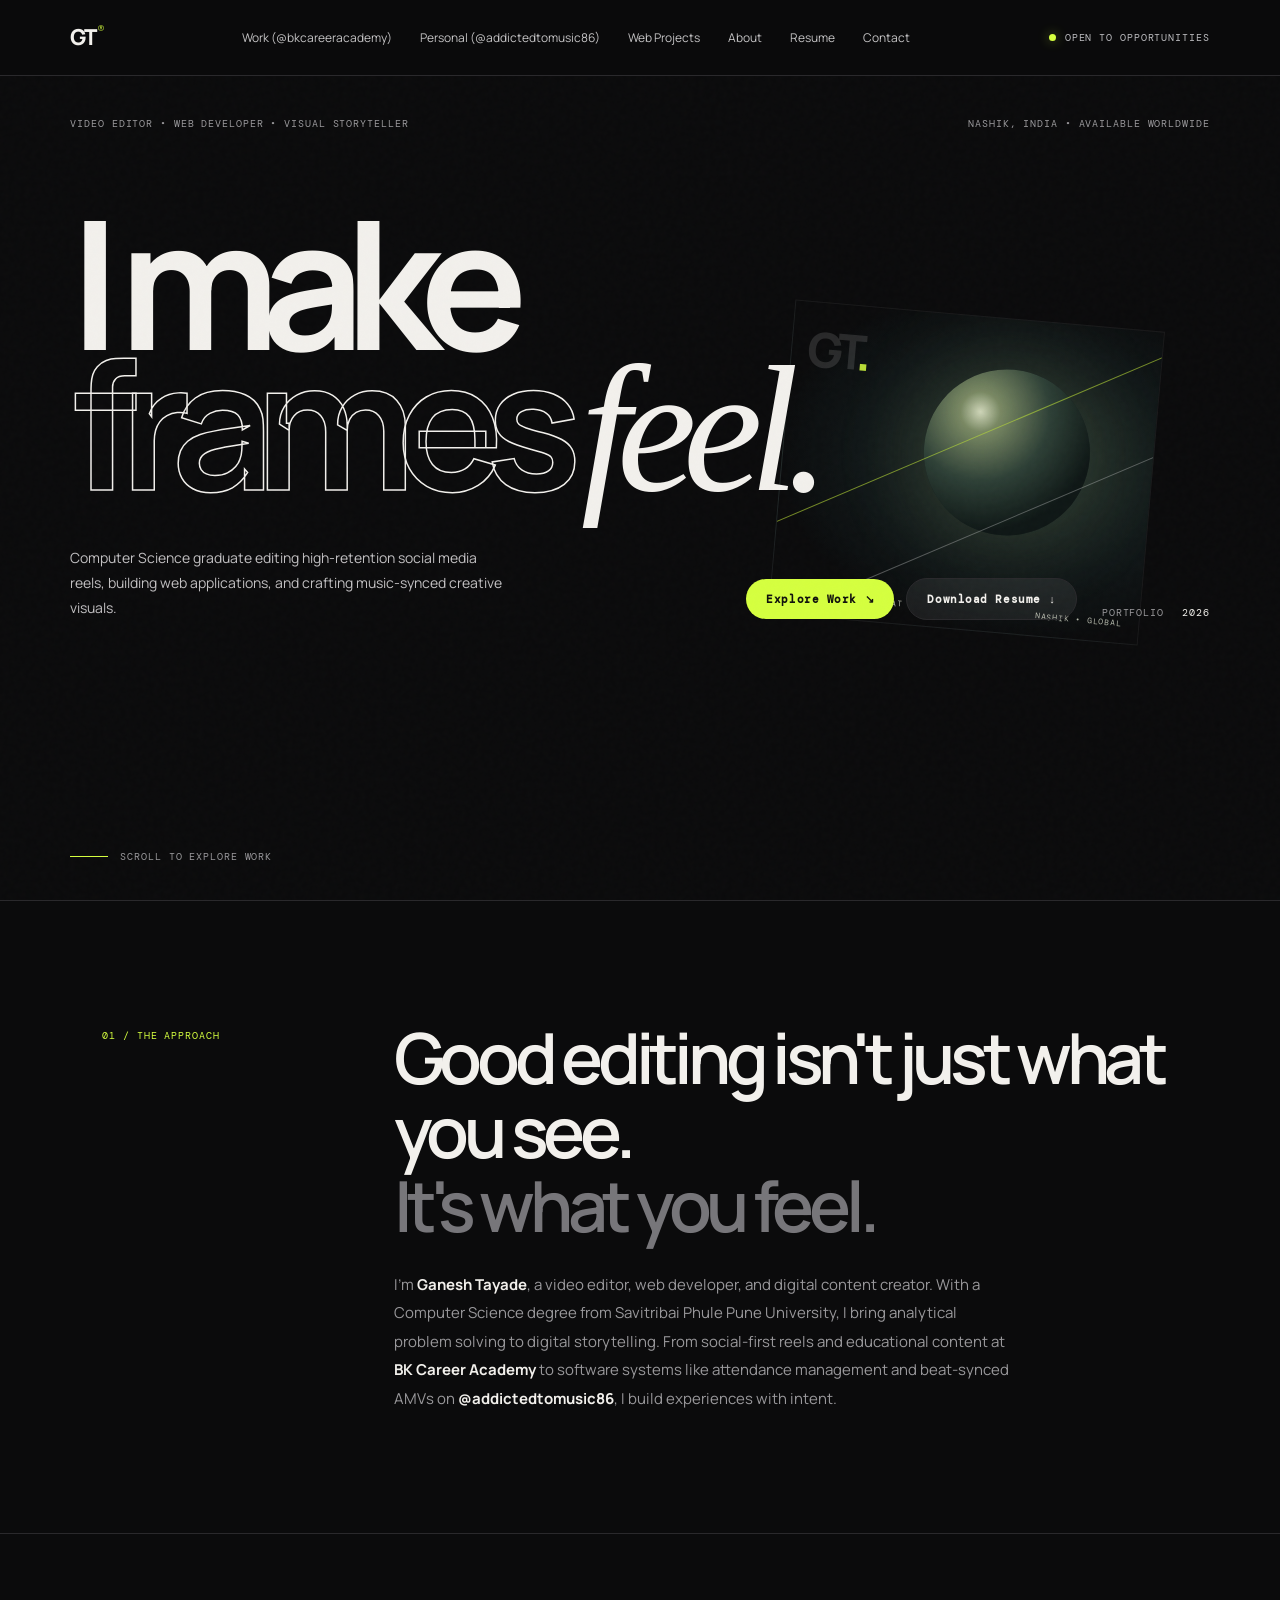
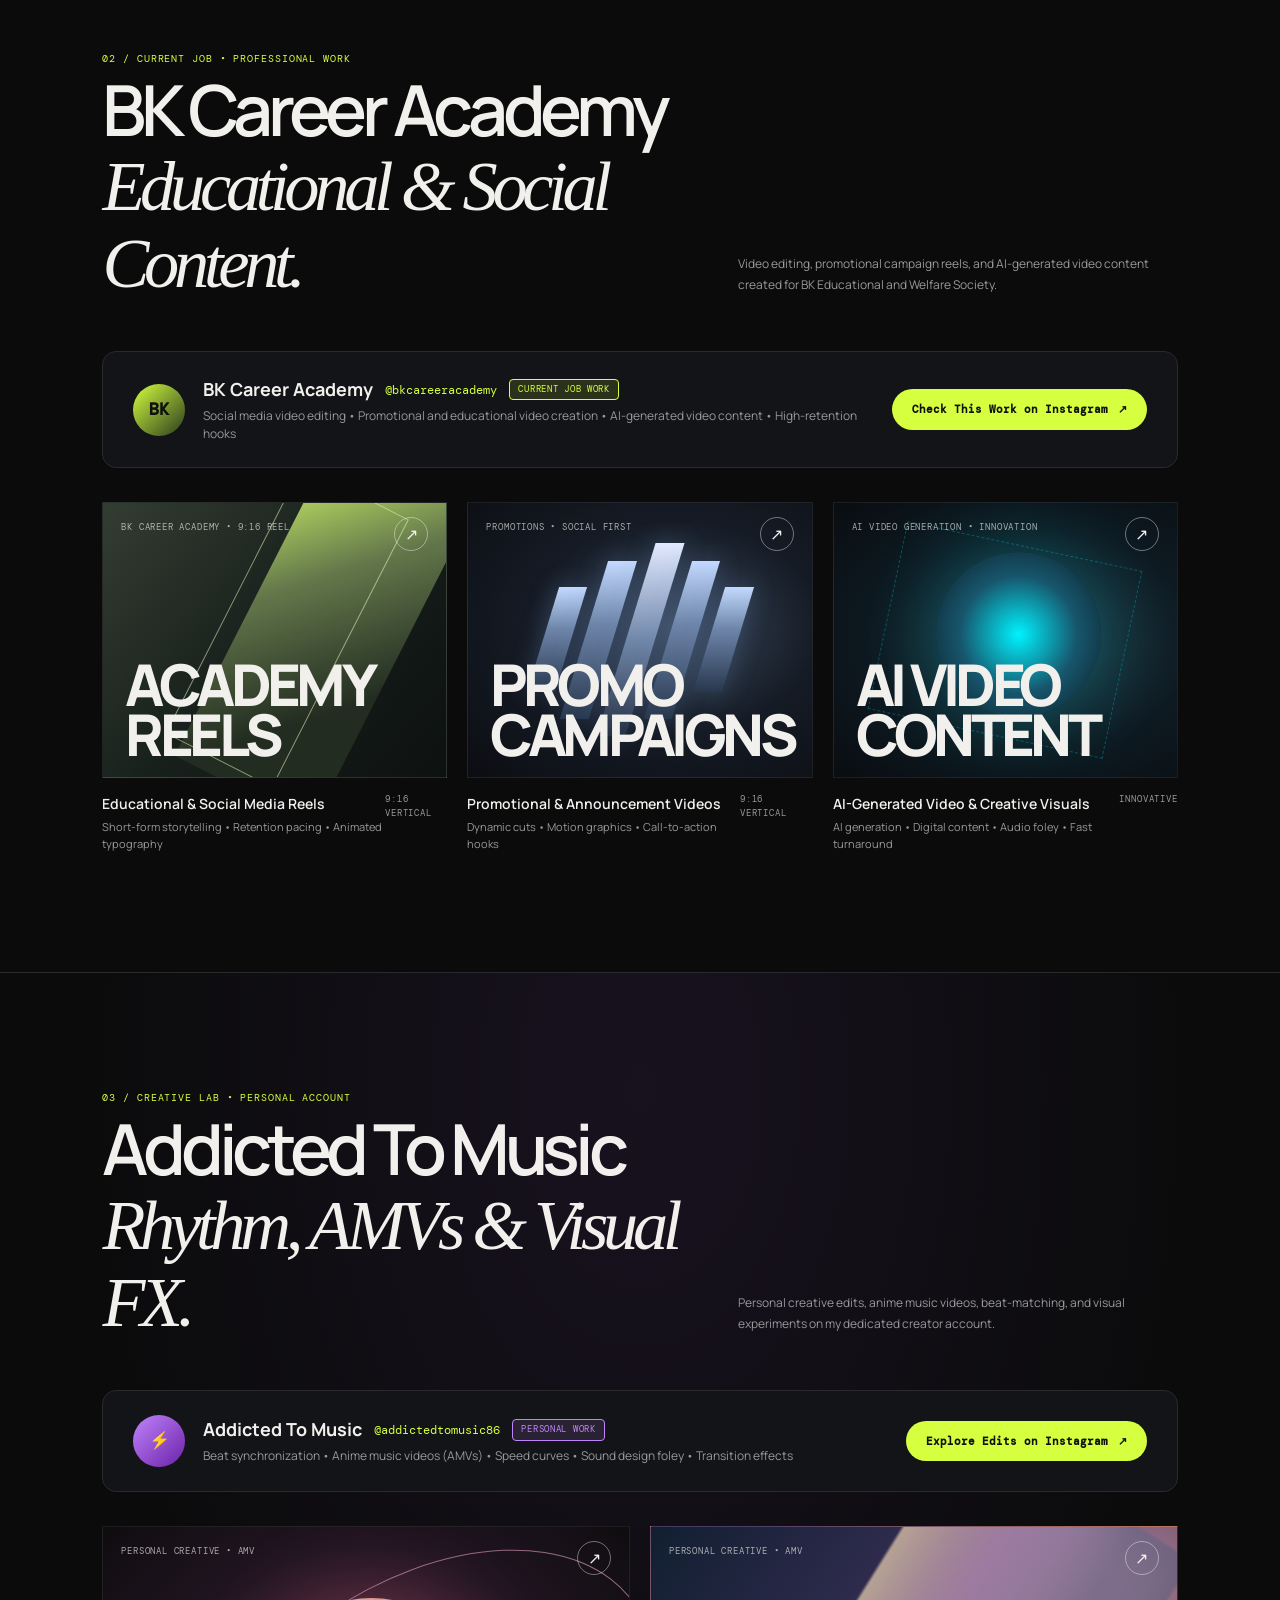
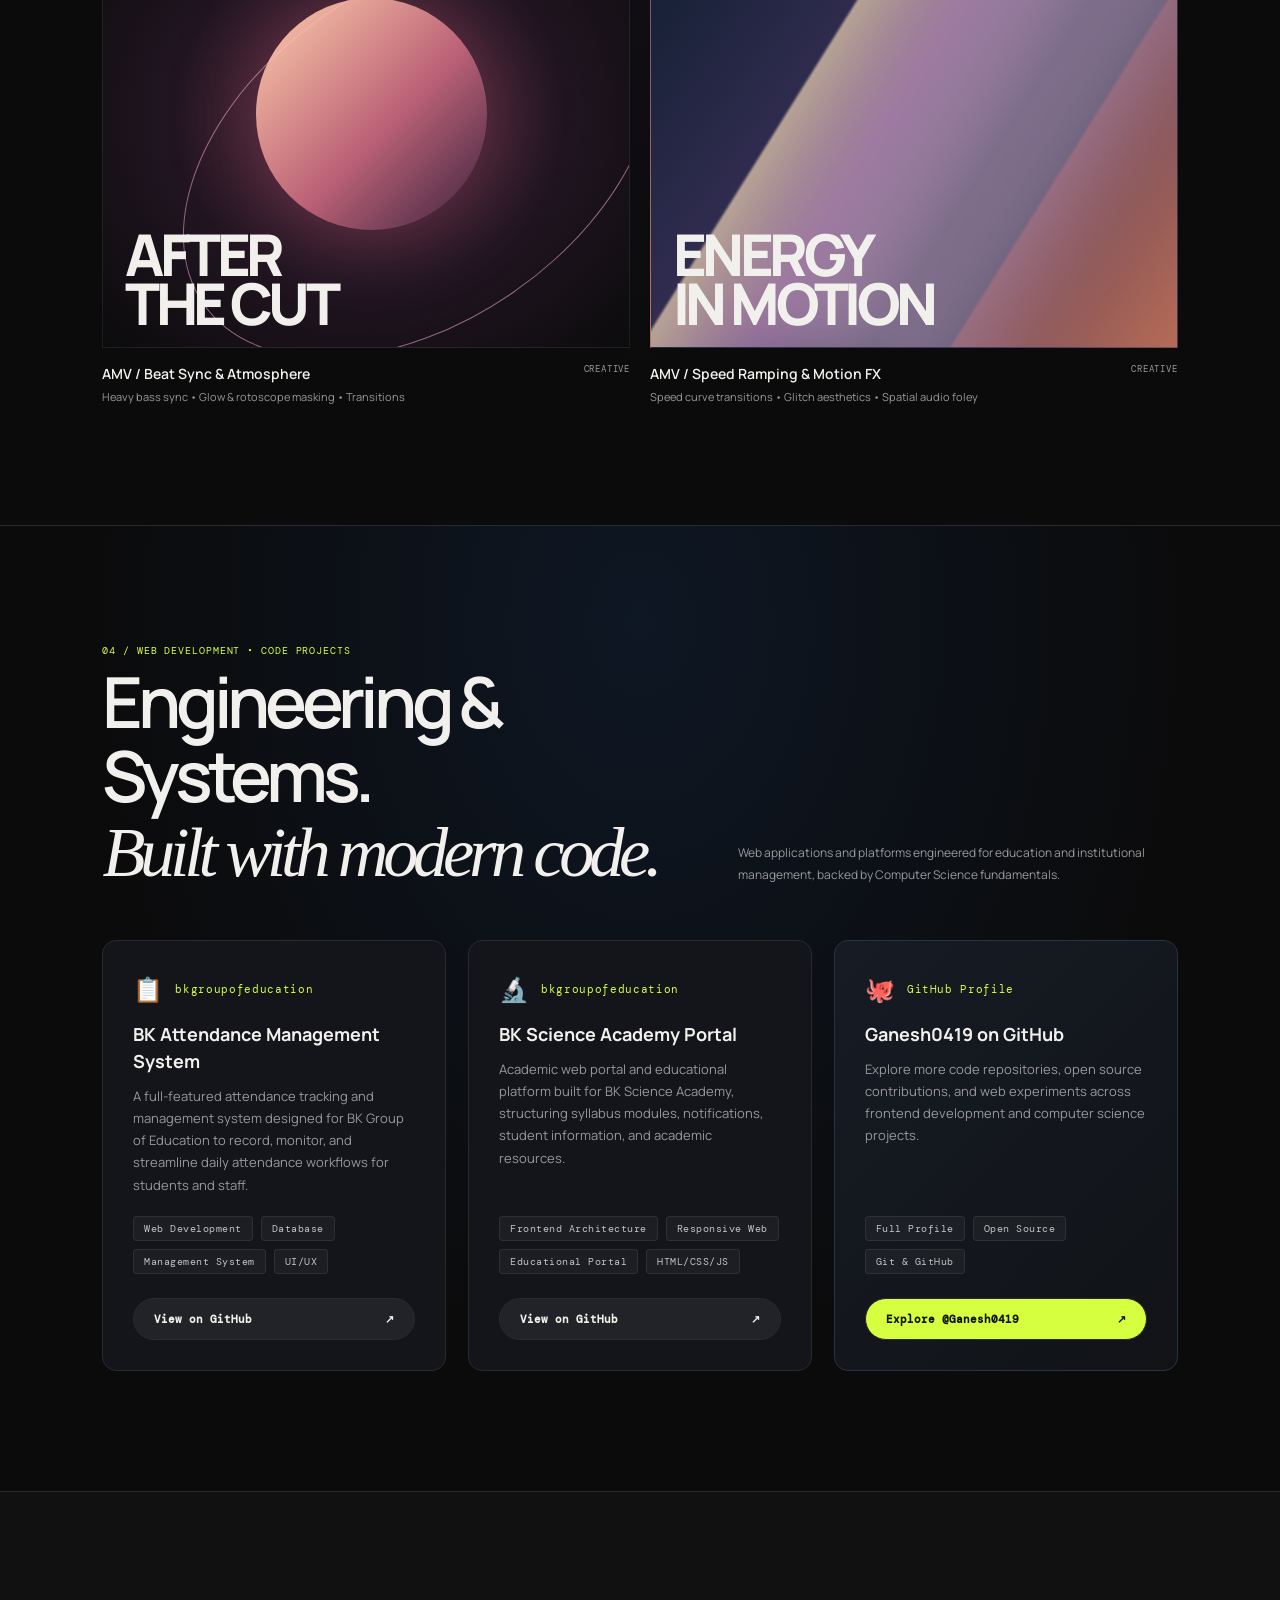
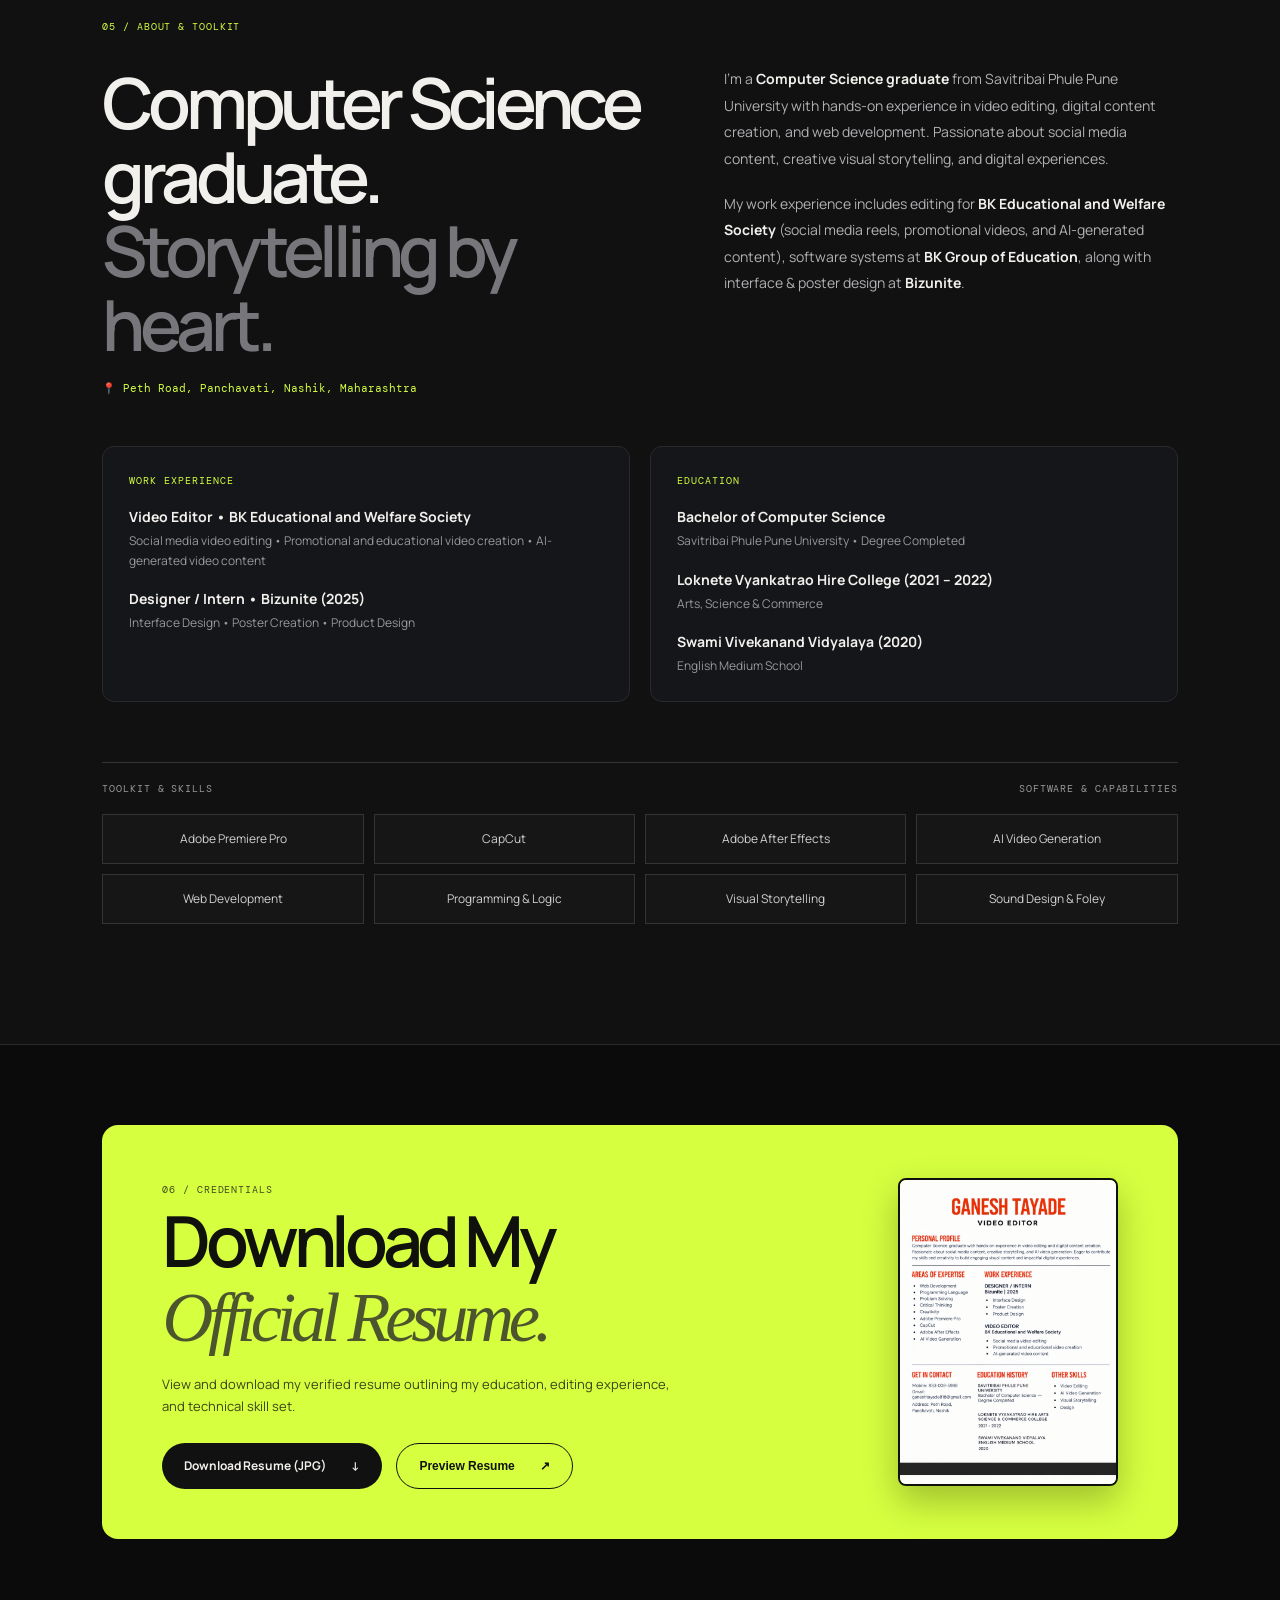
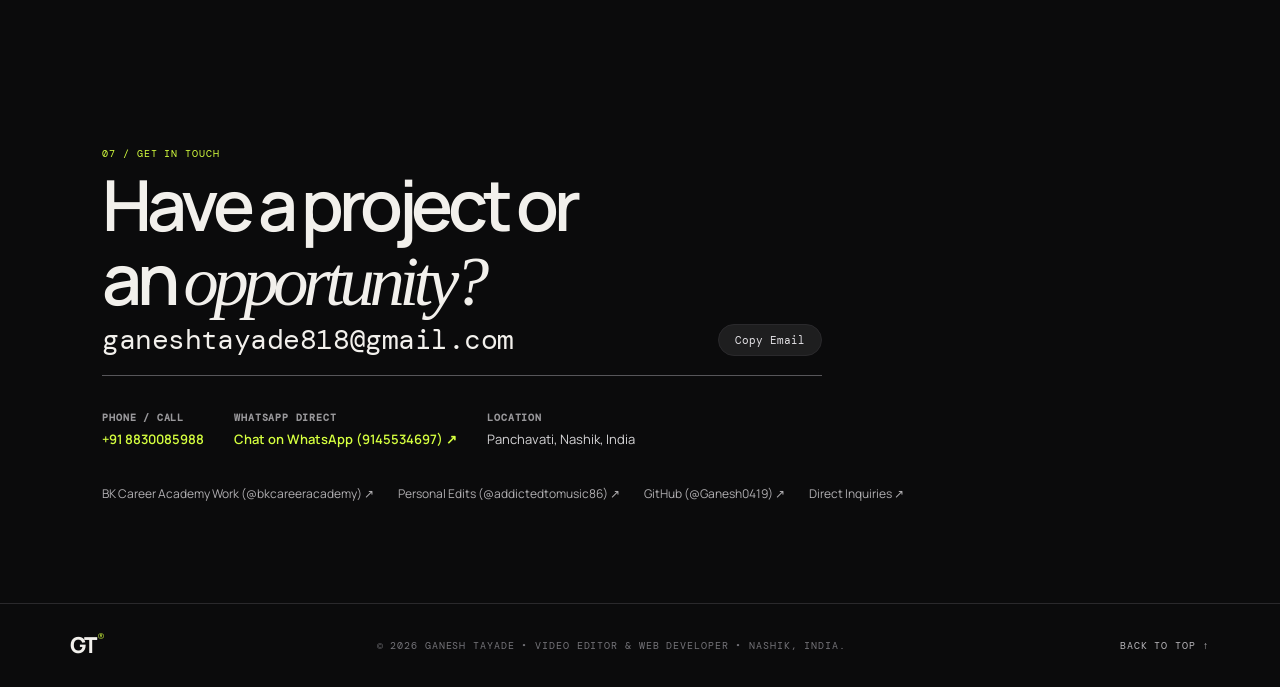
==== index.html @ a53addbf "Initial commit: Ganesh Tayade Video Editor & Web Developer Portfolio" ====
<!doctype html>
<html lang="en">
<head>
  <meta charset="utf-8">
  <meta name="viewport" content="width=device-width, initial-scale=1">
  <meta name="theme-color" content="#0b0b0c">
  <meta name="description" content="Portfolio of Ganesh Tayade — Video Editor, Digital Content Creator & Computer Science Graduate.">
  <title>Ganesh Tayade — Video Editor & Web Developer</title>
  <link rel="preconnect" href="https://fonts.googleapis.com">
  <link rel="preconnect" href="https://fonts.gstatic.com" crossorigin>
  <link href="https://fonts.googleapis.com/css2?family=DM+Mono:ital,wght@0,400;0,500;1,400&family=Manrope:wght@400;500;600;700;800&display=swap" rel="stylesheet">
  <link rel="stylesheet" href="style.css">
</head>
<body>
  <div class="grain" aria-hidden="true"></div>

  <!-- Header Navigation -->
  <header class="topbar">
    <a class="wordmark" href="#top" aria-label="Ganesh Tayade home">GT<span>®</span></a>
    <nav aria-label="Main navigation">
      <a href="#work-professional">Work (@bkcareeracademy)</a>
      <a href="#work-personal">Personal (@addictedtomusic86)</a>
      <a href="#work-webdev">Web Projects</a>
      <a href="#about">About</a>
      <a href="#resume">Resume</a>
      <a href="#contact">Contact</a>
    </nav>
    <a class="availability" href="#contact"><span></span> OPEN TO OPPORTUNITIES</a>
  </header>

  <main id="top">
    <!-- Hero Section -->
    <section class="hero">
      <div class="hero-meta">
        <span>VIDEO EDITOR &bull; WEB DEVELOPER &bull; VISUAL STORYTELLER</span>
        <span>NASHIK, INDIA &bull; AVAILABLE WORLDWIDE</span>
      </div>

      <h1>I make<br><span class="outline">frames</span> <em>feel.</em></h1>

      <div class="hero-bottom">
        <p>Computer Science graduate editing high-retention social media reels, building web applications, and crafting music-synced creative visuals.</p>
        <div class="hero-cta-group">
          <a class="hero-pill-btn" href="#work-professional">
            <span>Explore Work</span>
            <span class="btn-arrow">↘</span>
          </a>
          <a class="hero-pill-btn hero-pill-secondary" href="assets/Ganesh_Tayade_Resume.jpg" download="Ganesh_Tayade_Resume.jpg">
            <span>Download Resume</span>
            <span class="btn-arrow">↓</span>
          </a>
        </div>
        <div class="hero-index"><span>PORTFOLIO</span><strong>2026</strong></div>
      </div>

      <div class="hero-art" aria-label="Cinematic editing timeline visual artwork">
        <div class="art-orb"></div>
        <div class="art-line line-one"></div>
        <div class="art-line line-two"></div>
        <div class="art-label">
          <span>EDIT / CODE / REPEAT</span>
          <span>NASHIK &bull; GLOBAL</span>
        </div>
        <div class="art-number">GT<span>.</span></div>
      </div>

      <div class="scroll-note"><span class="scroll-line"></span> SCROLL TO EXPLORE WORK</div>
    </section>

    <!-- 01 / The Approach -->
    <section class="intro section-pad">
      <p class="eyebrow">01 / THE APPROACH</p>
      <div class="intro-copy">
        <h2>Good editing isn't just what you see.<br><span>It's what you feel.</span></h2>
        <p>I’m <strong>Ganesh Tayade</strong>, a video editor, web developer, and digital content creator. With a Computer Science degree from Savitribai Phule Pune University, I bring analytical problem solving to digital storytelling. From social-first reels and educational content at <strong>BK Career Academy</strong> to software systems like attendance management and beat-synced AMVs on <strong>@addictedtomusic86</strong>, I build experiences with intent.</p>
      </div>
    </section>

    <!-- 02 / Professional Work (Current Job: BK Career Academy) -->
    <section id="work-professional" class="work section-pad">
      <div class="section-heading">
        <div>
          <p class="eyebrow">02 / CURRENT JOB &bull; PROFESSIONAL WORK</p>
          <h2>BK Career Academy<br><em>Educational & Social Content.</em></h2>
        </div>
        <p class="heading-note">Video editing, promotional campaign reels, and AI-generated video content created for BK Educational and Welfare Society.</p>
      </div>

      <!-- Instagram Channel Banner -->
      <div class="insta-channel-card">
        <div class="channel-info">
          <div class="channel-avatar">BK</div>
          <div class="channel-text">
            <div class="channel-name-row">
              <h3>BK Career Academy</h3>
              <span class="channel-handle">@bkcareeracademy</span>
              <span class="channel-badge">CURRENT JOB WORK</span>
            </div>
            <p>Social media video editing &bull; Promotional and educational video creation &bull; AI-generated video content &bull; High-retention hooks</p>
          </div>
        </div>
        <a class="insta-visit-btn" href="https://www.instagram.com/bkcareeracademy/?utm_source=ig_web_button_share_sheet" target="_blank" rel="noreferrer">
          <span>Check This Work on Instagram</span>
          <span class="btn-arrow">↗</span>
        </a>
      </div>

      <!-- Professional Project Grid -->
      <div class="project-grid">
        <article class="project project-large">
          <a class="project-visual visual-business" href="https://www.instagram.com/bkcareeracademy/?utm_source=ig_web_button_share_sheet" target="_blank" rel="noreferrer" aria-label="Visit BK Career Academy Educational Reel on Instagram">
            <div class="visual-shape shape-a"></div>
            <div class="visual-shape shape-b"></div>
            <span class="visual-tag">BK CAREER ACADEMY &bull; 9:16 REEL</span>
            <span class="play">↗</span>
            <span class="visual-title">ACADEMY<br>REELS</span>
            <span class="visit-overlay">WATCH ON INSTAGRAM ↗</span>
          </a>
          <div class="project-info">
            <div>
              <h4>Educational & Social Media Reels</h4>
              <p>Short-form storytelling &bull; Retention pacing &bull; Animated typography</p>
            </div>
            <span>9:16 VERTICAL</span>
          </div>
        </article>

        <article class="project">
          <a class="project-visual visual-motion" href="https://www.instagram.com/bkcareeracademy/?utm_source=ig_web_button_share_sheet" target="_blank" rel="noreferrer" aria-label="Visit Promotional Course Campaigns on Instagram">
            <div class="motion-bars"><i></i><i></i><i></i><i></i><i></i></div>
            <span class="visual-tag">PROMOTIONS &bull; SOCIAL FIRST</span>
            <span class="play">↗</span>
            <span class="visual-title">PROMO<br>CAMPAIGNS</span>
            <span class="visit-overlay">WATCH ON INSTAGRAM ↗</span>
          </a>
          <div class="project-info">
            <div>
              <h4>Promotional & Announcement Videos</h4>
              <p>Dynamic cuts &bull; Motion graphics &bull; Call-to-action hooks</p>
            </div>
            <span>9:16 VERTICAL</span>
          </div>
        </article>

        <article class="project">
          <a class="project-visual visual-ai" href="https://www.instagram.com/bkcareeracademy/?utm_source=ig_web_button_share_sheet" target="_blank" rel="noreferrer" aria-label="Visit AI Generated Video Content on Instagram">
            <div class="ai-orb"></div>
            <div class="ai-grid-lines"></div>
            <span class="visual-tag">AI VIDEO GENERATION &bull; INNOVATION</span>
            <span class="play">↗</span>
            <span class="visual-title">AI VIDEO<br>CONTENT</span>
            <span class="visit-overlay">WATCH ON INSTAGRAM ↗</span>
          </a>
          <div class="project-info">
            <div>
              <h4>AI-Generated Video & Creative Visuals</h4>
              <p>AI generation &bull; Digital content &bull; Audio foley &bull; Fast turnaround</p>
            </div>
            <span>INNOVATIVE</span>
          </div>
        </article>
      </div>
    </section>

    <!-- 03 / Personal Creative Work (Account: @addictedtomusic86) -->
    <section id="work-personal" class="work section-pad personal-section">
      <div class="section-heading">
        <div>
          <p class="eyebrow">03 / CREATIVE LAB &bull; PERSONAL ACCOUNT</p>
          <h2>Addicted To Music<br><em>Rhythm, AMVs & Visual FX.</em></h2>
        </div>
        <p class="heading-note">Personal creative edits, anime music videos, beat-matching, and visual experiments on my dedicated creator account.</p>
      </div>

      <!-- Instagram Personal Channel Banner -->
      <div class="insta-channel-card personal-channel-card">
        <div class="channel-info">
          <div class="channel-avatar avatar-music">⚡</div>
          <div class="channel-text">
            <div class="channel-name-row">
              <h3>Addicted To Music</h3>
              <span class="channel-handle">@addictedtomusic86</span>
              <span class="channel-badge badge-personal">PERSONAL WORK</span>
            </div>
            <p>Beat synchronization &bull; Anime music videos (AMVs) &bull; Speed curves &bull; Sound design foley &bull; Transition effects</p>
          </div>
        </div>
        <a class="insta-visit-btn" href="https://www.instagram.com/addictedtomusic86?utm_source=ig_web_button_share_sheet&mdxt=ZDNlZDc0MzIxNw==" target="_blank" rel="noreferrer">
          <span>Explore Edits on Instagram</span>
          <span class="btn-arrow">↗</span>
        </a>
      </div>

      <!-- Personal AMV Project Grid -->
      <div class="project-grid">
        <article class="project">
          <a class="project-visual visual-amv" href="https://www.instagram.com/addictedtomusic86?utm_source=ig_web_button_share_sheet&mdxt=ZDNlZDc0MzIxNw==" target="_blank" rel="noreferrer" aria-label="Visit AMV After The Cut on Instagram">
            <div class="amv-sun"></div>
            <div class="amv-rings"></div>
            <span class="visual-tag">PERSONAL CREATIVE &bull; AMV</span>
            <span class="play">↗</span>
            <span class="visual-title">AFTER<br>THE CUT</span>
            <span class="visit-overlay">WATCH ON INSTAGRAM ↗</span>
          </a>
          <div class="project-info">
            <div>
              <h4>AMV / Beat Sync & Atmosphere</h4>
              <p>Heavy bass sync &bull; Glow & rotoscope masking &bull; Transitions</p>
            </div>
            <span>CREATIVE</span>
          </div>
        </article>

        <article class="project project-large">
          <a class="project-visual visual-amv-two" href="https://www.instagram.com/addictedtomusic86?utm_source=ig_web_button_share_sheet&mdxt=ZDNlZDc0MzIxNw==" target="_blank" rel="noreferrer" aria-label="Visit Energy In Motion on Instagram">
            <div class="amv-slice"></div>
            <div class="amv-glow"></div>
            <span class="visual-tag">PERSONAL CREATIVE &bull; AMV</span>
            <span class="play">↗</span>
            <span class="visual-title">ENERGY<br>IN MOTION</span>
            <span class="visit-overlay">WATCH ON INSTAGRAM ↗</span>
          </a>
          <div class="project-info">
            <div>
              <h4>AMV / Speed Ramping & Motion FX</h4>
              <p>Speed curve transitions &bull; Glitch aesthetics &bull; Spatial audio foley</p>
            </div>
            <span>CREATIVE</span>
          </div>
        </article>
      </div>
    </section>

    <!-- 04 / Web Development & Software Projects -->
    <section id="work-webdev" class="work section-pad webdev-section">
      <div class="section-heading">
        <div>
          <p class="eyebrow">04 / WEB DEVELOPMENT &bull; CODE PROJECTS</p>
          <h2>Engineering & Systems.<br><em>Built with modern code.</em></h2>
        </div>
        <p class="heading-note">Web applications and platforms engineered for education and institutional management, backed by Computer Science fundamentals.</p>
      </div>

      <div class="webdev-grid">
        <!-- Project 1: BK Attendance Management System -->
        <div class="webdev-card">
          <div class="webdev-header">
            <div class="webdev-icon">📋</div>
            <span class="webdev-org">bkgroupofeducation</span>
          </div>
          <h3>BK Attendance Management System</h3>
          <p class="webdev-desc">A full-featured attendance tracking and management system designed for BK Group of Education to record, monitor, and streamline daily attendance workflows for students and staff.</p>
          <div class="webdev-tags">
            <span>Web Development</span>
            <span>Database</span>
            <span>Management System</span>
            <span>UI/UX</span>
          </div>
          <a class="webdev-btn" href="https://github.com/bkgroupofeducation/BK-Attendance-Management-System" target="_blank" rel="noreferrer">
            <span>View on GitHub</span>
            <span class="btn-arrow">↗</span>
          </a>
        </div>

        <!-- Project 2: BK Science Academy Web Portal -->
        <div class="webdev-card">
          <div class="webdev-header">
            <div class="webdev-icon">🔬</div>
            <span class="webdev-org">bkgroupofeducation</span>
          </div>
          <h3>BK Science Academy Portal</h3>
          <p class="webdev-desc">Academic web portal and educational platform built for BK Science Academy, structuring syllabus modules, notifications, student information, and academic resources.</p>
          <div class="webdev-tags">
            <span>Frontend Architecture</span>
            <span>Responsive Web</span>
            <span>Educational Portal</span>
            <span>HTML/CSS/JS</span>
          </div>
          <a class="webdev-btn" href="https://github.com/bkgroupofeducation/BK-SCIENCE-ACADEMY-" target="_blank" rel="noreferrer">
            <span>View on GitHub</span>
            <span class="btn-arrow">↗</span>
          </a>
        </div>

        <!-- Project 3: GitHub Developer Showcase -->
        <div class="webdev-card webdev-profile-card">
          <div class="webdev-header">
            <div class="webdev-icon">🐙</div>
            <span class="webdev-org">GitHub Profile</span>
          </div>
          <h3>Ganesh0419 on GitHub</h3>
          <p class="webdev-desc">Explore more code repositories, open source contributions, and web experiments across frontend development and computer science projects.</p>
          <div class="webdev-tags">
            <span>Full Profile</span>
            <span>Open Source</span>
            <span>Git & GitHub</span>
          </div>
          <a class="webdev-btn webdev-btn-primary" href="https://github.com/Ganesh0419" target="_blank" rel="noreferrer">
            <span>Explore @Ganesh0419</span>
            <span class="btn-arrow">↗</span>
          </a>
        </div>
      </div>
    </section>

    <!-- 05 / About & Toolkit -->
    <section id="about" class="about section-pad">
      <p class="eyebrow">05 / ABOUT & TOOLKIT</p>
      <div class="about-layout">
        <div>
          <h2>Computer Science graduate.<br><span>Storytelling by heart.</span></h2>
          <div class="location-tag">📍 Peth Road, Panchavati, Nashik, Maharashtra</div>
        </div>
        <div class="about-copy">
          <p>I’m a <strong>Computer Science graduate</strong> from Savitribai Phule Pune University with hands-on experience in video editing, digital content creation, and web development. Passionate about social media content, creative visual storytelling, and digital experiences.</p>
          <p>My work experience includes editing for <strong>BK Educational and Welfare Society</strong> (social media reels, promotional videos, and AI-generated content), software systems at <strong>BK Group of Education</strong>, along with interface & poster design at <strong>Bizunite</strong>.</p>
        </div>
      </div>

      <!-- Experience & Education Cards -->
      <div class="profile-cards-grid">
        <div class="profile-card">
          <div class="card-chip">WORK EXPERIENCE</div>
          <div class="profile-item">
            <strong>Video Editor &bull; BK Educational and Welfare Society</strong>
            <span class="role-desc">Social media video editing &bull; Promotional and educational video creation &bull; AI-generated video content</span>
          </div>
          <div class="profile-item">
            <strong>Designer / Intern &bull; Bizunite (2025)</strong>
            <span class="role-desc">Interface Design &bull; Poster Creation &bull; Product Design</span>
          </div>
        </div>

        <div class="profile-card">
          <div class="card-chip">EDUCATION</div>
          <div class="profile-item">
            <strong>Bachelor of Computer Science</strong>
            <span class="role-desc">Savitribai Phule Pune University &bull; Degree Completed</span>
          </div>
          <div class="profile-item">
            <strong>Loknete Vyankatrao Hire College (2021 &ndash; 2022)</strong>
            <span class="role-desc">Arts, Science & Commerce</span>
          </div>
          <div class="profile-item">
            <strong>Swami Vivekanand Vidyalaya (2020)</strong>
            <span class="role-desc">English Medium School</span>
          </div>
        </div>
      </div>

      <!-- Toolkit -->
      <div class="toolkit">
        <div class="toolkit-head"><span>TOOLKIT & SKILLS</span><span>SOFTWARE & CAPABILITIES</span></div>
        <div class="skill-list">
          <span>Adobe Premiere Pro</span>
          <span>CapCut</span>
          <span>Adobe After Effects</span>
          <span>AI Video Generation</span>
          <span>Web Development</span>
          <span>Programming & Logic</span>
          <span>Visual Storytelling</span>
          <span>Sound Design & Foley</span>
        </div>
      </div>
    </section>

    <!-- 06 / Resume Section with Download & Preview -->
    <section id="resume" class="resume-strip section-pad">
      <div class="resume-info">
        <p class="eyebrow">06 / CREDENTIALS</p>
        <h2>Download My<br><em>Official Resume.</em></h2>
        <p class="resume-desc">View and download my verified resume outlining my education, editing experience, and technical skill set.</p>
        <div class="resume-button-row">
          <a class="button button-light" href="assets/Ganesh_Tayade_Resume.jpg" download="Ganesh_Tayade_Resume.jpg">
            <span>Download Resume (JPG)</span>
            <span>↓</span>
          </a>
          <button class="button button-outline" id="preview-resume-btn" type="button">
            <span>Preview Resume</span>
            <span>↗</span>
          </button>
        </div>
      </div>

      <div class="resume-preview-card" id="resume-card-trigger">
        <img class="resume-thumb" src="assets/Ganesh_Tayade_Resume.jpg" alt="Ganesh Tayade Resume Preview" loading="lazy">
        <div class="resume-thumb-overlay">
          <span>Click to Preview & Zoom ↗</span>
        </div>
      </div>
    </section>

    <!-- 07 / Contact Section -->
    <section id="contact" class="contact section-pad">
      <p class="eyebrow">07 / GET IN TOUCH</p>
      <h2>Have a project or<br>an <em>opportunity?</em></h2>
      
      <!-- Primary Email Link -->
      <div class="email-contact-box">
        <a class="email-link" id="email-link" href="mailto:ganeshtayade818@gmail.com">ganeshtayade818@gmail.com <span>↗</span></a>
        <button class="copy-pill-btn" id="copy-email-btn" type="button" aria-label="Copy email address">
          <span id="copy-text">Copy Email</span>
        </button>
      </div>

      <!-- Direct Contact Details -->
      <div class="contact-details-strip">
        <div class="contact-chip">
          <strong>PHONE / CALL</strong>
          <a href="tel:+918830085988">+91 8830085988</a>
        </div>
        <div class="contact-chip">
          <strong>WHATSAPP DIRECT</strong>
          <a id="whatsapp-link" href="https://wa.me/919145534697?text=Hi%20Ganesh,%20I%20saw%20your%20portfolio%20and%20would%20like%20to%20discuss%20a%20video%20project!" target="_blank" rel="noreferrer">Chat on WhatsApp (9145534697) ↗</a>
        </div>
        <div class="contact-chip">
          <strong>LOCATION</strong>
          <span>Panchavati, Nashik, India</span>
        </div>
      </div>

      <!-- Social Channels -->
      <div class="social-links">
        <a id="company-instagram" href="https://www.instagram.com/bkcareeracademy/?utm_source=ig_web_button_share_sheet" target="_blank" rel="noreferrer">BK Career Academy Work (@bkcareeracademy) ↗</a>
        <a id="amv-instagram" href="https://www.instagram.com/addictedtomusic86?utm_source=ig_web_button_share_sheet&mdxt=ZDNlZDc0MzIxNw==" target="_blank" rel="noreferrer">Personal Edits (@addictedtomusic86) ↗</a>
        <a id="github-link" href="https://github.com/Ganesh0419" target="_blank" rel="noreferrer">GitHub (@Ganesh0419) ↗</a>
        <a id="linkedin-link" href="mailto:ganeshtayade818@gmail.com" target="_blank" rel="noreferrer">Direct Inquiries ↗</a>
      </div>
    </section>
  </main>

  <!-- Interactive Resume Preview Lightbox Modal -->
  <dialog id="resume-modal" closedby="any" aria-labelledby="resume-modal-title">
    <div class="modal-box resume-modal-box">
      <div class="modal-top-bar">
        <h3 id="resume-modal-title">Ganesh Tayade &mdash; Resume</h3>
        <div class="modal-header-actions">
          <a class="modal-download-btn" href="assets/Ganesh_Tayade_Resume.jpg" download="Ganesh_Tayade_Resume.jpg">
            <span>Download</span> ↓
          </a>
          <button class="modal-close-button" id="close-resume-modal" type="button" aria-label="Close resume preview">&times;</button>
        </div>
      </div>
      <div class="resume-full-wrap">
        <img class="resume-full-img" src="assets/Ganesh_Tayade_Resume.jpg" alt="Ganesh Tayade Full Resume">
      </div>
    </div>
  </dialog>

  <footer>
    <a class="wordmark" href="#top">GT<span>®</span></a>
    <p>&copy; 2026 GANESH TAYADE &bull; VIDEO EDITOR & WEB DEVELOPER &bull; NASHIK, INDIA.</p>
    <a href="#top">BACK TO TOP ↑</a>
  </footer>

  <script src="script.js"></script>
</body>
</html>
---- style.css ----
*{box-sizing:border-box} :root{--bg:#0b0b0c;--panel:#131315;--text:#f2f0ec;--muted:#99989b;--line:#2a292c;--accent:#d5ff3f;--accent-glow:rgba(213,255,63,0.3);--serif:Georgia,"Times New Roman",serif} html{scroll-behavior:smooth;scroll-padding-top:88px} body{margin:0;background:var(--bg);color:var(--text);font-family:Manrope,Arial,sans-serif;line-height:1.5;overflow-x:hidden} a{color:inherit;text-decoration:none} .grain{position:fixed;inset:0;pointer-events:none;z-index:10;opacity:.055;background-image:url("data:image/svg+xml,%3Csvg viewBox='0 0 180 180' xmlns='http://www.w3.org/2000/svg'%3E%3Cfilter id='n'%3E%3CfeTurbulence type='fractalNoise' baseFrequency='.9' numOctaves='3' stitchTiles='stitch'/%3E%3C/filter%3E%3Crect width='100%25' height='100%25' filter='url(%23n)' opacity='.35'/%3E%3C/svg%3E")} .topbar{height:76px;padding:0 5.5vw;display:flex;align-items:center;justify-content:space-between;border-bottom:1px solid var(--line);position:sticky;top:0;background:rgba(11,11,12,.88);backdrop-filter:blur(16px);z-index:20}.wordmark{font-size:22px;font-weight:800;letter-spacing:-2px}.wordmark span{font:10px "DM Mono",monospace;vertical-align:top;margin-left:3px;color:var(--accent)}nav{display:flex;gap:28px;font-size:12px;color:#c5c4c5}nav a,.social-links a,footer>a:last-child{transition:color .2s}nav a:hover,.social-links a:hover,footer>a:last-child:hover{color:var(--accent)}.availability,.eyebrow,.hero-meta,.hero-index,.scroll-note,.visual-tag,.project-info>span,.group-label>span,.toolkit-head,.edit-note,footer p,footer>a:last-child{font-family:"DM Mono",monospace;font-size:10px;letter-spacing:.09em}.availability{display:flex;align-items:center;gap:9px;color:#bdbdc0}.availability span{width:7px;height:7px;border-radius:50%;background:var(--accent);box-shadow:0 0 12px #d5ff3f77}.hero{padding:40px 5.5vw 36px;min-height:calc(100vh - 76px);position:relative;display:flex;flex-direction:column}.hero-meta{display:flex;justify-content:space-between;color:var(--muted)}h1{font-size:clamp(76px,14vw,190px);line-height:.78;letter-spacing:-.105em;font-weight:700;margin:9vh 0 5vh;position:relative;z-index:2}h1 .outline{-webkit-text-stroke:1.5px #f2f0ec;color:transparent}h1 em,h2 em{font-family:var(--serif);font-weight:400;letter-spacing:-.075em}.hero-bottom{display:flex;align-items:end;gap:25px;position:relative;z-index:3;flex-wrap:wrap}.hero-bottom>p{font-size:14px;line-height:1.8;color:#c2c0c2;margin:0 auto 0 0;max-width:440px}.hero-cta-group{display:flex;gap:12px;align-items:center}.hero-pill-btn{display:inline-flex;align-items:center;gap:8px;padding:12px 20px;border-radius:999px;background:var(--accent);color:#10110d;font-family:"DM Mono",monospace;font-size:11px;font-weight:700;letter-spacing:.05em;transition:all .2s}.hero-pill-btn:hover{background:#e2ff62;transform:translateY(-2px);box-shadow:0 0 20px var(--accent-glow)}.hero-pill-secondary{background:rgba(255,255,255,.07);color:#f2f0ec;border:1px solid var(--line)}.hero-pill-secondary:hover{background:rgba(255,255,255,.14);box-shadow:none}.hero-index{display:flex;gap:18px;color:var(--muted)}.hero-index strong{color:var(--text);font-weight:400}.hero-art{position:absolute;right:10%;top:29%;width:29vw;height:35vh;min-height:240px;max-height:400px;overflow:hidden;background:radial-gradient(ellipse at 65% 45%,#4e5d48 0,#1e2b27 20%,#111819 50%,#0b0b0c 75%);border:1px solid #ffffff12;transform:rotate(5deg);opacity:.86}.art-orb{position:absolute;width:45%;aspect-ratio:1;right:17%;top:16%;border-radius:50%;background:radial-gradient(circle at 32% 27%,#eff7d5,#8c9e72 12%,#34493e 42%,#101a18 72%);box-shadow:0 0 90px #b5d18c35}.art-line{position:absolute;width:140%;height:1px;background:#d5ff3f99;left:-15%;transform:rotate(-28deg)}.line-one{top:36%}.line-two{top:68%;background:#fff5}.art-label{position:absolute;bottom:15px;left:17px;right:17px;display:flex;justify-content:space-between;font:8px "DM Mono",monospace;color:#d4d8c8;letter-spacing:.1em}.art-number{position:absolute;top:10px;left:15px;font-size:48px;font-weight:800;letter-spacing:-.1em;color:#ffffff25}.art-number span{color:var(--accent)}.scroll-note{display:flex;align-items:center;gap:12px;margin-top:auto;padding-top:8vh;color:var(--muted)}.scroll-line{height:1px;width:38px;background:var(--accent)}.section-pad{padding:120px 8vw}.intro{display:grid;grid-template-columns:1fr 3fr;border-top:1px solid var(--line);gap:30px}.eyebrow{color:var(--accent);margin:7px 0}.intro h2,.section-heading h2,.about h2,.resume-strip h2,.contact h2{font-size:clamp(36px,5.5vw,76px);letter-spacing:-.075em;line-height:1.05;margin:0;font-weight:600}.intro h2 span,.about h2 span{color:#77767a}.intro-copy>p{max-width:620px;color:var(--muted);font-size:15px;line-height:1.9;margin:28px 0 0}.intro-copy strong,.about-copy strong{color:var(--text)}.work{padding-top:110px;border-top:1px solid var(--line)}.personal-section{background:radial-gradient(ellipse at 50% 10%,#18121f 0,#0b0b0c 60%)}.section-heading{display:flex;justify-content:space-between;align-items:end;margin-bottom:50px;gap:20px}.heading-note{color:var(--muted);font-size:12px;line-height:1.8;margin:0 0 5px;max-width:440px}

/* Instagram Channel Cards */
.insta-channel-card{display:flex;justify-content:space-between;align-items:center;gap:24px;padding:24px 30px;background:#131417;border:1px solid var(--line);border-radius:14px;margin-bottom:34px}
.channel-info{display:flex;align-items:center;gap:18px}
.channel-avatar{width:52px;height:52px;border-radius:50%;background:linear-gradient(135deg,#d5ff3f,#2a3b1d);color:#10110d;display:grid;place-items:center;font-weight:800;font-family:"DM Mono",monospace;font-size:17px;flex-shrink:0}
.avatar-music{background:linear-gradient(135deg,#c084fc,#6b21a8);color:#fff}
.channel-name-row{display:flex;align-items:center;gap:12px;flex-wrap:wrap;margin-bottom:4px}
.channel-name-row h3{margin:0;font-size:18px;font-weight:700}
.channel-handle{font-family:"DM Mono",monospace;font-size:12px;color:var(--accent)}
.channel-badge{font-family:"DM Mono",monospace;font-size:9px;letter-spacing:.08em;padding:3px 8px;border-radius:4px;background:rgba(213,255,63,.12);border:1px solid var(--accent);color:var(--accent)}
.badge-personal{background:rgba(192,132,252,.12);border-color:#c084fc;color:#c084fc}
.channel-text p{margin:0;font-size:12px;color:var(--muted)}
.insta-visit-btn{display:inline-flex;align-items:center;gap:10px;padding:12px 20px;border-radius:999px;background:var(--accent);color:#10110d;font-family:"DM Mono",monospace;font-size:11px;font-weight:700;white-space:nowrap;transition:all .2s;flex-shrink:0}
.insta-visit-btn:hover{background:#e2ff62;transform:translateY(-2px);box-shadow:0 0 20px var(--accent-glow)}

/* Project Grid & Visuals */
.project-grid{display:grid;grid-template-columns:repeat(auto-fit,minmax(320px,1fr));gap:20px}
.project-visual{display:block;position:relative;aspect-ratio:1.25/1;overflow:hidden;background:#17191a;border:1px solid #ffffff12;transition:border-color .25s,transform .25s}
.project-visual:hover{border-color:var(--accent);transform:translateY(-3px)}
.project-large .project-visual{aspect-ratio:1.25/1}
.visual-tag{position:absolute;top:18px;left:18px;color:#f4f4eea8;font-size:9px;z-index:2}
.play{position:absolute;right:18px;top:14px;width:34px;height:34px;border:1px solid #ffffff66;border-radius:50%;display:grid;place-items:center;transition:background .2s,color .2s;z-index:2}
.project-visual:hover .play{background:var(--accent);color:#101010;border-color:var(--accent)}
.visual-title{position:absolute;left:22px;bottom:18px;font-size:clamp(30px,4.5vw,60px);line-height:.86;letter-spacing:-.08em;font-weight:800;z-index:2}
.visit-overlay{position:absolute;inset:0;background:rgba(11,11,12,.78);backdrop-filter:blur(3px);display:grid;place-items:center;font-family:"DM Mono",monospace;font-size:12px;font-weight:700;letter-spacing:.1em;color:var(--accent);opacity:0;transition:opacity .25s;z-index:3}
.project-visual:hover .visit-overlay{opacity:1}

.visual-business{background:linear-gradient(130deg,#343d32,#18201c 48%,#0d1110)}
.shape-a{position:absolute;width:45%;height:130%;right:13%;top:-18%;background:linear-gradient(135deg,#d7ff6a,#64784b 35%,#222c21 72%);transform:rotate(27deg);filter:blur(.2px)}
.shape-b{position:absolute;width:35%;height:110%;right:29%;top:-10%;border:1px solid #e6f7bc8a;transform:rotate(27deg)}
.visual-motion{background:radial-gradient(ellipse at 60% 45%,#39485b,#151b25 50%,#0c0d12)}
.motion-bars{position:absolute;inset:18% 12%;display:flex;align-items:center;justify-content:center;gap:5%;transform:skew(-17deg)}
.motion-bars i{display:block;width:11%;height:60%;background:linear-gradient(#c3d9ff,#6e85aa 40%,#27374d);box-shadow:0 0 25px #7399d544}
.motion-bars i:nth-child(2),.motion-bars i:nth-child(4){height:90%}
.motion-bars i:nth-child(3){height:110%;background:linear-gradient(#e2eaff,#7188ab,#263142)}

/* AI Video Card Visual */
.visual-ai{background:radial-gradient(ellipse at 60% 50%,#1f3640,#0e1a22 55%,#090d11)}
.ai-orb{position:absolute;width:48%;aspect-ratio:1;right:22%;top:18%;border-radius:50%;background:radial-gradient(circle,#00f2fe,#17566d 50%,#0c1920);box-shadow:0 0 80px rgba(0,242,254,.3)}
.ai-grid-lines{position:absolute;inset:15%;border:1px dashed rgba(0,242,254,.25);transform:rotate(12deg)}

.visual-amv{background:radial-gradient(ellipse at 50% 45%,#5d303e,#211521 52%,#0b0b0c)}
.amv-sun{position:absolute;width:44%;aspect-ratio:1;border-radius:50%;left:29%;top:17%;background:linear-gradient(135deg,#ffcfab,#bc6277 55%,#38213c);box-shadow:0 0 90px #d35b8a55}
.amv-rings{position:absolute;width:100%;height:80%;border:1px solid #ffb7d788;border-radius:50%;top:14%;left:10%;transform:rotate(-35deg)}
.visual-amv-two{background:linear-gradient(125deg,#111f30,#3e315d 48%,#b66b55)}
.amv-slice{position:absolute;width:50%;height:150%;left:25%;top:-20%;background:linear-gradient(90deg,#f1d6b3,#a87ea8 35%,#293a59 75%);transform:rotate(32deg);opacity:.7;filter:blur(1px)}
.amv-glow{position:absolute;width:40%;height:140%;left:45%;top:-20%;background:#e6b9d5;transform:rotate(32deg);filter:blur(40px);opacity:.4}
.project-info{display:flex;align-items:start;justify-content:space-between;padding:15px 0 0}
.project-info h4{margin:0;font-size:14px;font-weight:600}
.project-info p{font-size:11px;color:var(--muted);margin:5px 0 0}
.project-info>span{color:var(--muted);font-size:9px}

/* About, Profile & Experience */
.about{background:#111112;border-top:1px solid var(--line);border-bottom:1px solid var(--line)}
.about-layout{display:grid;grid-template-columns:1.2fr 1fr;gap:6vw;margin-top:32px}
.location-tag{margin-top:18px;font-family:"DM Mono",monospace;font-size:11px;color:var(--accent)}
.about-copy p{color:#b2b0b3;font-size:14px;line-height:1.9;margin:0 0 18px}

.profile-cards-grid{display:grid;grid-template-columns:1fr 1fr;gap:20px;margin-top:50px}
.profile-card{padding:26px;border-radius:12px;background:#151619;border:1px solid var(--line)}
.card-chip{font-family:"DM Mono",monospace;font-size:10px;letter-spacing:.1em;color:var(--accent);margin-bottom:18px}
.profile-item{margin-bottom:18px}
.profile-item:last-child{margin-bottom:0}
.profile-item strong{display:block;font-size:14px;color:var(--text);margin-bottom:4px}
.role-desc{display:block;font-size:12px;color:var(--muted);line-height:1.6}

.toolkit{margin-top:60px;border-top:1px solid #343336}
.toolkit-head{display:flex;justify-content:space-between;padding:18px 0;color:var(--muted)}
.skill-list{display:grid;grid-template-columns:repeat(4,1fr);gap:10px}
.skill-list span{border:1px solid #343336;padding:15px 13px;font-size:12px;color:#d2d0d2;background:rgba(255,255,255,.02);text-align:center}

/* Resume Section with Preview & Download */
.resume-strip{display:flex;justify-content:space-between;align-items:center;gap:40px;background:var(--accent);color:#10110d;border-radius:16px;margin:80px 8vw;padding:50px 60px}
.resume-info{max-width:520px}
.resume-strip .eyebrow{color:#424b20}
.resume-strip h2 em{color:#4c552d}
.resume-desc{font-size:13px;color:#3b4318;margin:18px 0 26px;line-height:1.7}
.resume-button-row{display:flex;gap:14px;flex-wrap:wrap}
.button{display:inline-flex;align-items:center;justify-content:space-between;gap:25px;padding:14px 22px;font-size:12px;font-weight:700;border-radius:999px;border:none;cursor:pointer;transition:all .2s}
.button-light{background:#111;color:#f2f0ec}
.button-light:hover{background:#222;transform:translateY(-2px)}
.button-outline{background:transparent;color:#111;border:1.5px solid #111}
.button-outline:hover{background:rgba(0,0,0,.08);transform:translateY(-2px)}

.resume-preview-card{width:220px;aspect-ratio:1/1.4;border-radius:8px;overflow:hidden;position:relative;cursor:pointer;border:2px solid #10110d;box-shadow:0 15px 35px rgba(0,0,0,.25);flex-shrink:0;transition:transform .25s,box-shadow .25s}
.resume-preview-card:hover{transform:scale(1.04) rotate(1deg);box-shadow:0 20px 45px rgba(0,0,0,.35)}
.resume-thumb{width:100%;height:100%;object-fit:cover;display:block}
.resume-thumb-overlay{position:absolute;inset:0;background:rgba(0,0,0,.6);backdrop-filter:blur(2px);display:grid;place-items:center;color:#fff;font-family:"DM Mono",monospace;font-size:10px;letter-spacing:.08em;opacity:0;transition:opacity .2s}
.resume-preview-card:hover .resume-thumb-overlay{opacity:1}

/* Contact Section & Channels */
.contact{padding-bottom:100px}
.email-contact-box{display:flex;align-items:center;gap:16px;max-width:720px;border-bottom:1px solid #57565a;padding-bottom:14px;margin-bottom:34px;flex-wrap:wrap}
.email-link{font-size:clamp(16px,3vw,28px);font-family:"DM Mono",monospace;letter-spacing:-.02em}
.email-link span{color:var(--accent)}
.copy-pill-btn{margin-left:auto;padding:8px 16px;border-radius:999px;background:rgba(255,255,255,.08);border:1px solid var(--line);color:#e2e0e4;font-family:"DM Mono",monospace;font-size:11px;cursor:pointer;transition:all .2s}
.copy-pill-btn:hover,.copy-pill-btn.copied{background:var(--accent);color:#10110d;border-color:var(--accent)}

.contact-details-strip{display:flex;gap:30px;flex-wrap:wrap;margin-bottom:36px}
.contact-chip{display:flex;flex-direction:column;gap:5px}
.contact-chip strong{font-family:"DM Mono",monospace;font-size:10px;color:var(--muted);letter-spacing:.08em}
.contact-chip a{color:var(--accent);font-size:13px;font-weight:600}
.contact-chip span{color:#d5d4d6;font-size:13px}

.social-links{display:flex;gap:24px;flex-wrap:wrap;margin-top:28px}
.social-links a{font-size:12px;color:#b1afb2}

/* Resume Preview Modal */
dialog#resume-modal{margin:auto;border:1px solid #38373c;border-radius:16px;background:#121215;color:var(--text);max-width:800px;width:92vw;padding:0;box-shadow:0 30px 100px rgba(0,0,0,.9);outline:none}
dialog#resume-modal::backdrop{background:rgba(5,5,6,.86);backdrop-filter:blur(12px)}
.resume-modal-box{padding:24px;display:flex;flex-direction:column;gap:18px;max-height:92vh;overflow-y:auto}
.modal-top-bar{display:flex;justify-content:space-between;align-items:center}
.modal-top-bar h3{margin:0;font-size:18px;font-weight:700}
.modal-header-actions{display:flex;align-items:center;gap:12px}
.modal-download-btn{display:inline-flex;align-items:center;gap:6px;padding:8px 16px;border-radius:999px;background:var(--accent);color:#10110d;font-family:"DM Mono",monospace;font-size:11px;font-weight:700}
.modal-close-button{width:32px;height:32px;border-radius:50%;background:rgba(255,255,255,.08);border:1px solid rgba(255,255,255,.15);color:#fff;font-size:22px;display:grid;place-items:center;cursor:pointer;transition:all .2s}
.modal-close-button:hover{background:var(--accent);color:#10110d}
.resume-full-wrap{width:100%;background:#09090b;border-radius:10px;overflow:hidden;border:1px solid var(--line)}
.resume-full-img{width:100%;height:auto;display:block}

footer{border-top:1px solid var(--line);padding:25px 5.5vw;display:flex;align-items:center;justify-content:space-between}
footer p{color:#747378;margin:0}
footer>a:last-child{color:#b6b4b8}

/* Web Development & Systems Section */
.webdev-section{background:radial-gradient(ellipse at 50% 10%,#0e1724 0,#0b0b0c 60%)}
.webdev-grid{display:grid;grid-template-columns:repeat(auto-fit,minmax(310px,1fr));gap:22px}
.webdev-card{padding:30px;border-radius:14px;background:#13151b;border:1px solid var(--line);display:flex;flex-direction:column;transition:transform .25s,border-color .25s}
.webdev-card:hover{transform:translateY(-4px);border-color:var(--accent)}
.webdev-profile-card{background:linear-gradient(135deg,#161b24,#111317);border-color:#2a3342}
.webdev-header{display:flex;align-items:center;gap:12px;margin-bottom:14px}
.webdev-icon{font-size:24px}
.webdev-org{font-family:"DM Mono",monospace;font-size:11px;color:var(--accent);letter-spacing:.06em}
.webdev-card h3{margin:0 0 10px;font-size:18px;font-weight:700}
.webdev-desc{color:var(--muted);font-size:13px;line-height:1.7;margin:0 0 20px;flex-grow:1}
.webdev-tags{display:flex;gap:8px;flex-wrap:wrap;margin-bottom:24px}
.webdev-tags span{font-family:"DM Mono",monospace;font-size:10px;letter-spacing:.05em;padding:4px 10px;border-radius:4px;background:rgba(255,255,255,.04);border:1px solid rgba(255,255,255,.08);color:#c4c3c7}
.webdev-btn{display:inline-flex;align-items:center;justify-content:space-between;padding:12px 20px;border-radius:999px;background:rgba(255,255,255,.06);border:1px solid var(--line);color:#f2f0ec;font-family:"DM Mono",monospace;font-size:11px;font-weight:700;transition:all .2s}
.webdev-btn:hover{background:var(--accent);color:#10110d;border-color:var(--accent)}
.webdev-btn-primary{background:var(--accent);color:#10110d}
.webdev-btn-primary:hover{background:#e2ff62}

.reveal{opacity:0;transform:translateY(18px);transition:opacity .7s ease,transform .7s ease}.reveal.visible{opacity:1;transform:translateY(0)}

@media(max-width:850px){
  .topbar{padding:0 5vw;height:66px}
  .availability{display:none}
  nav{gap:16px}
  .section-pad{padding:80px 6vw}
  .intro{grid-template-columns:1fr;gap:20px}
  .insta-channel-card{flex-direction:column;align-items:flex-start}
  .about-layout{grid-template-columns:1fr}
  .profile-cards-grid{grid-template-columns:1fr}
  .skill-list{grid-template-columns:repeat(2,1fr)}
  .resume-strip{flex-direction:column;align-items:flex-start;margin:60px 6vw;padding:40px 30px}
  .resume-preview-card{width:180px}
}

@media(max-width:500px){
  nav{display:none}
  .hero-bottom{gap:14px}
  .hero-cta-group{flex-direction:column;align-items:stretch;width:100%}
  .social-links{flex-direction:column;gap:14px}
  .skill-list span{font-size:11px;padding:12px 8px}
}
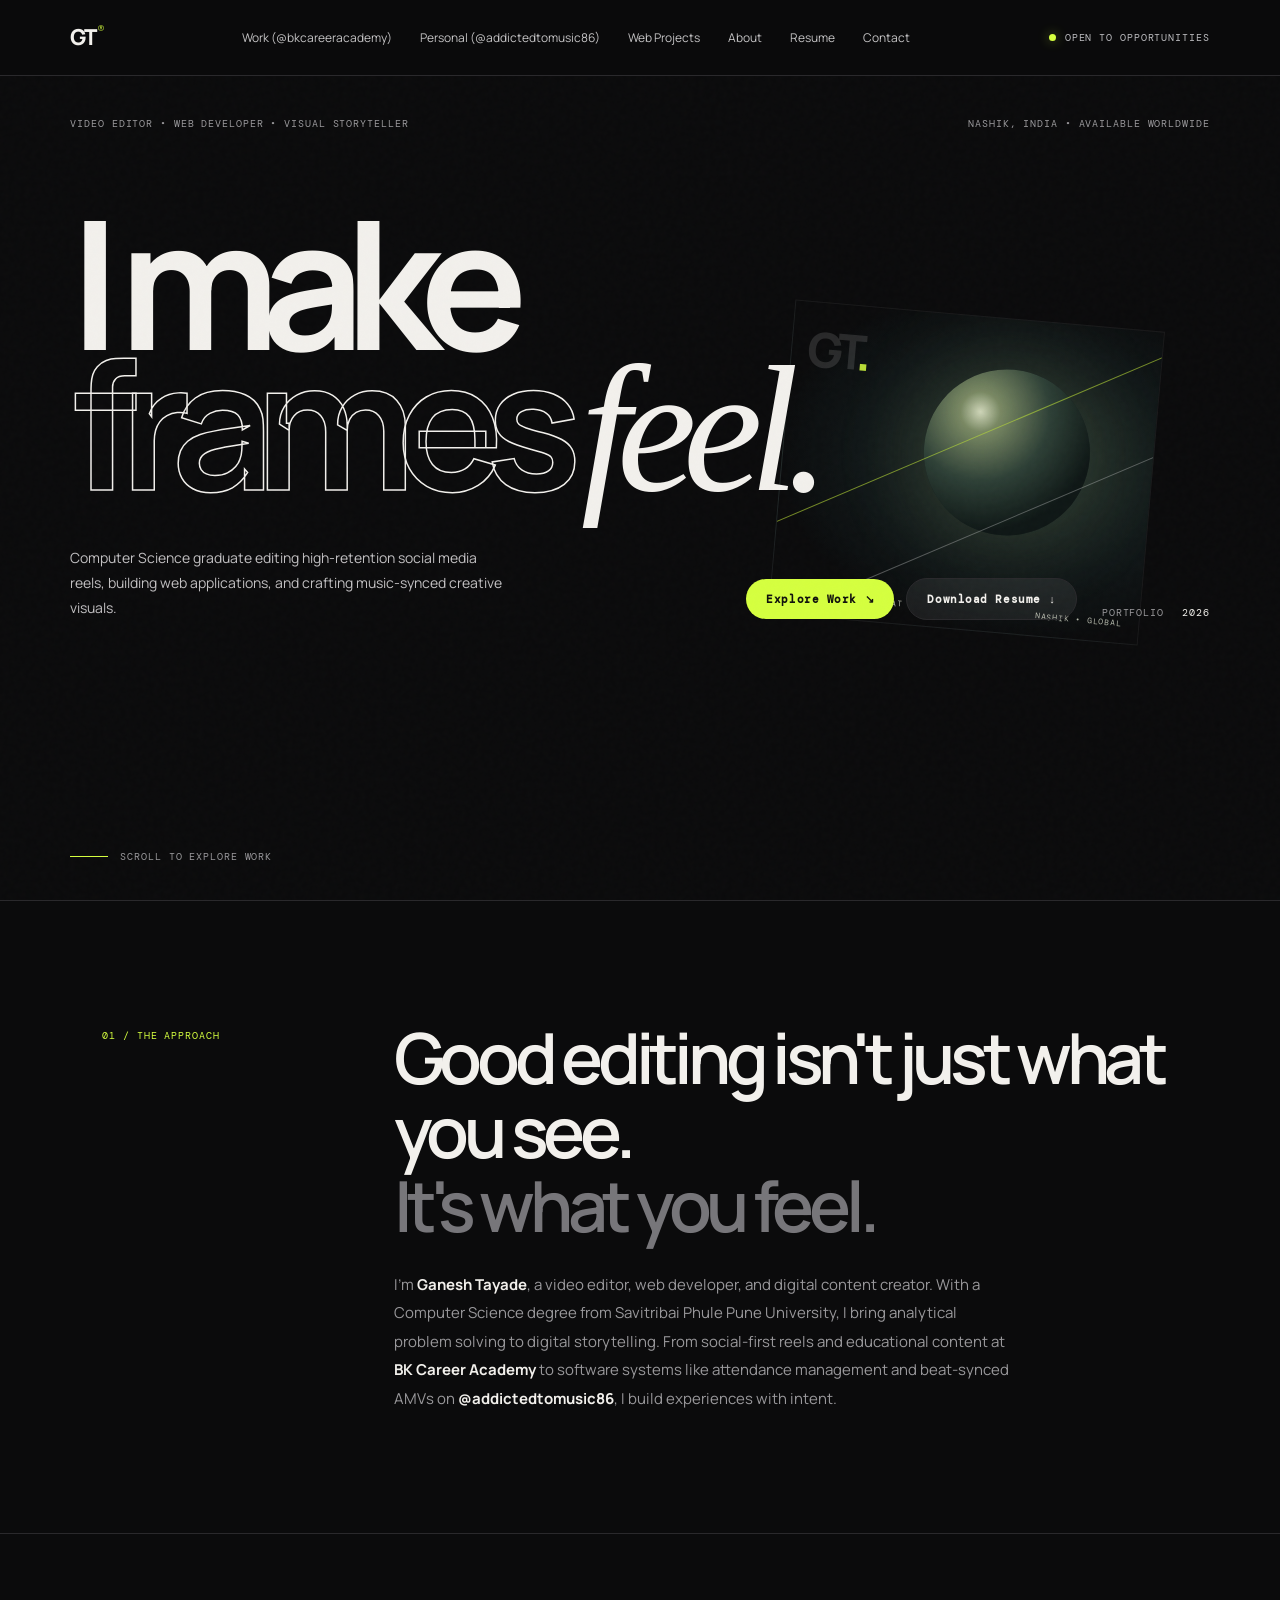
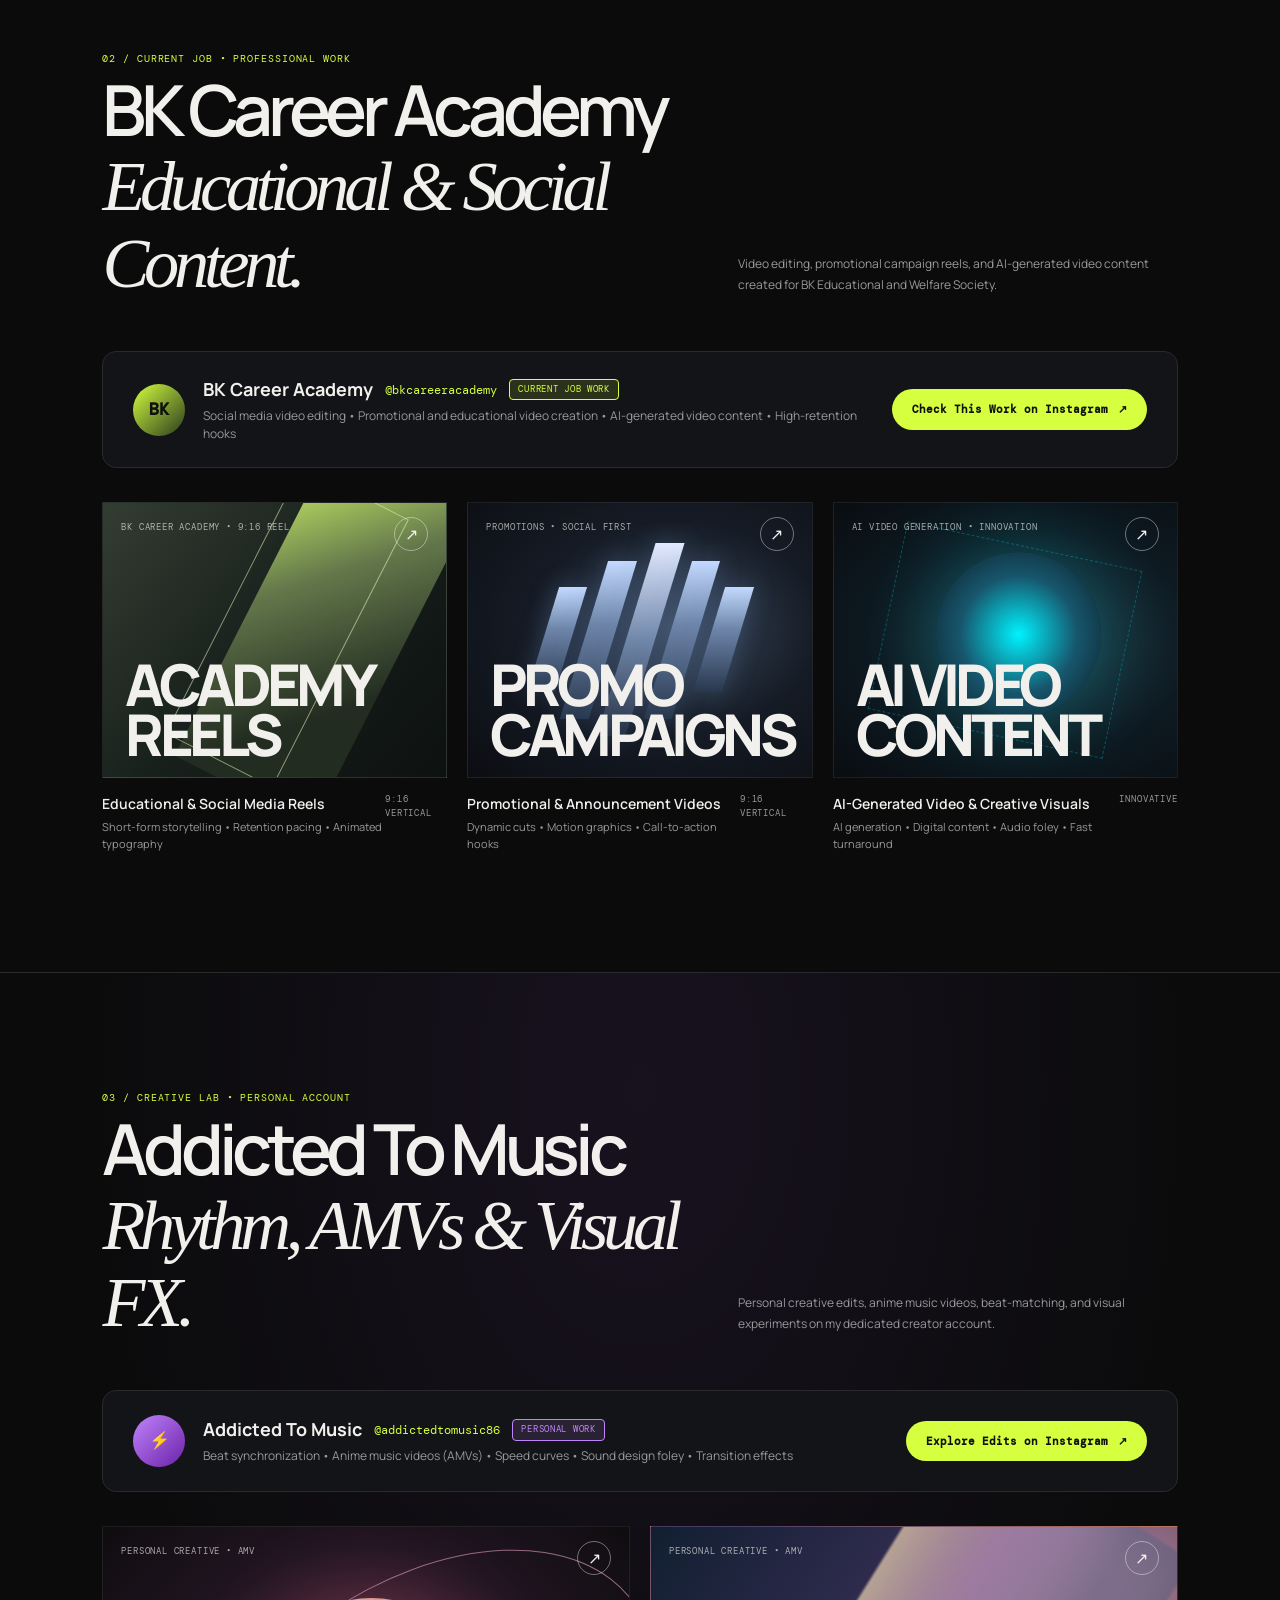
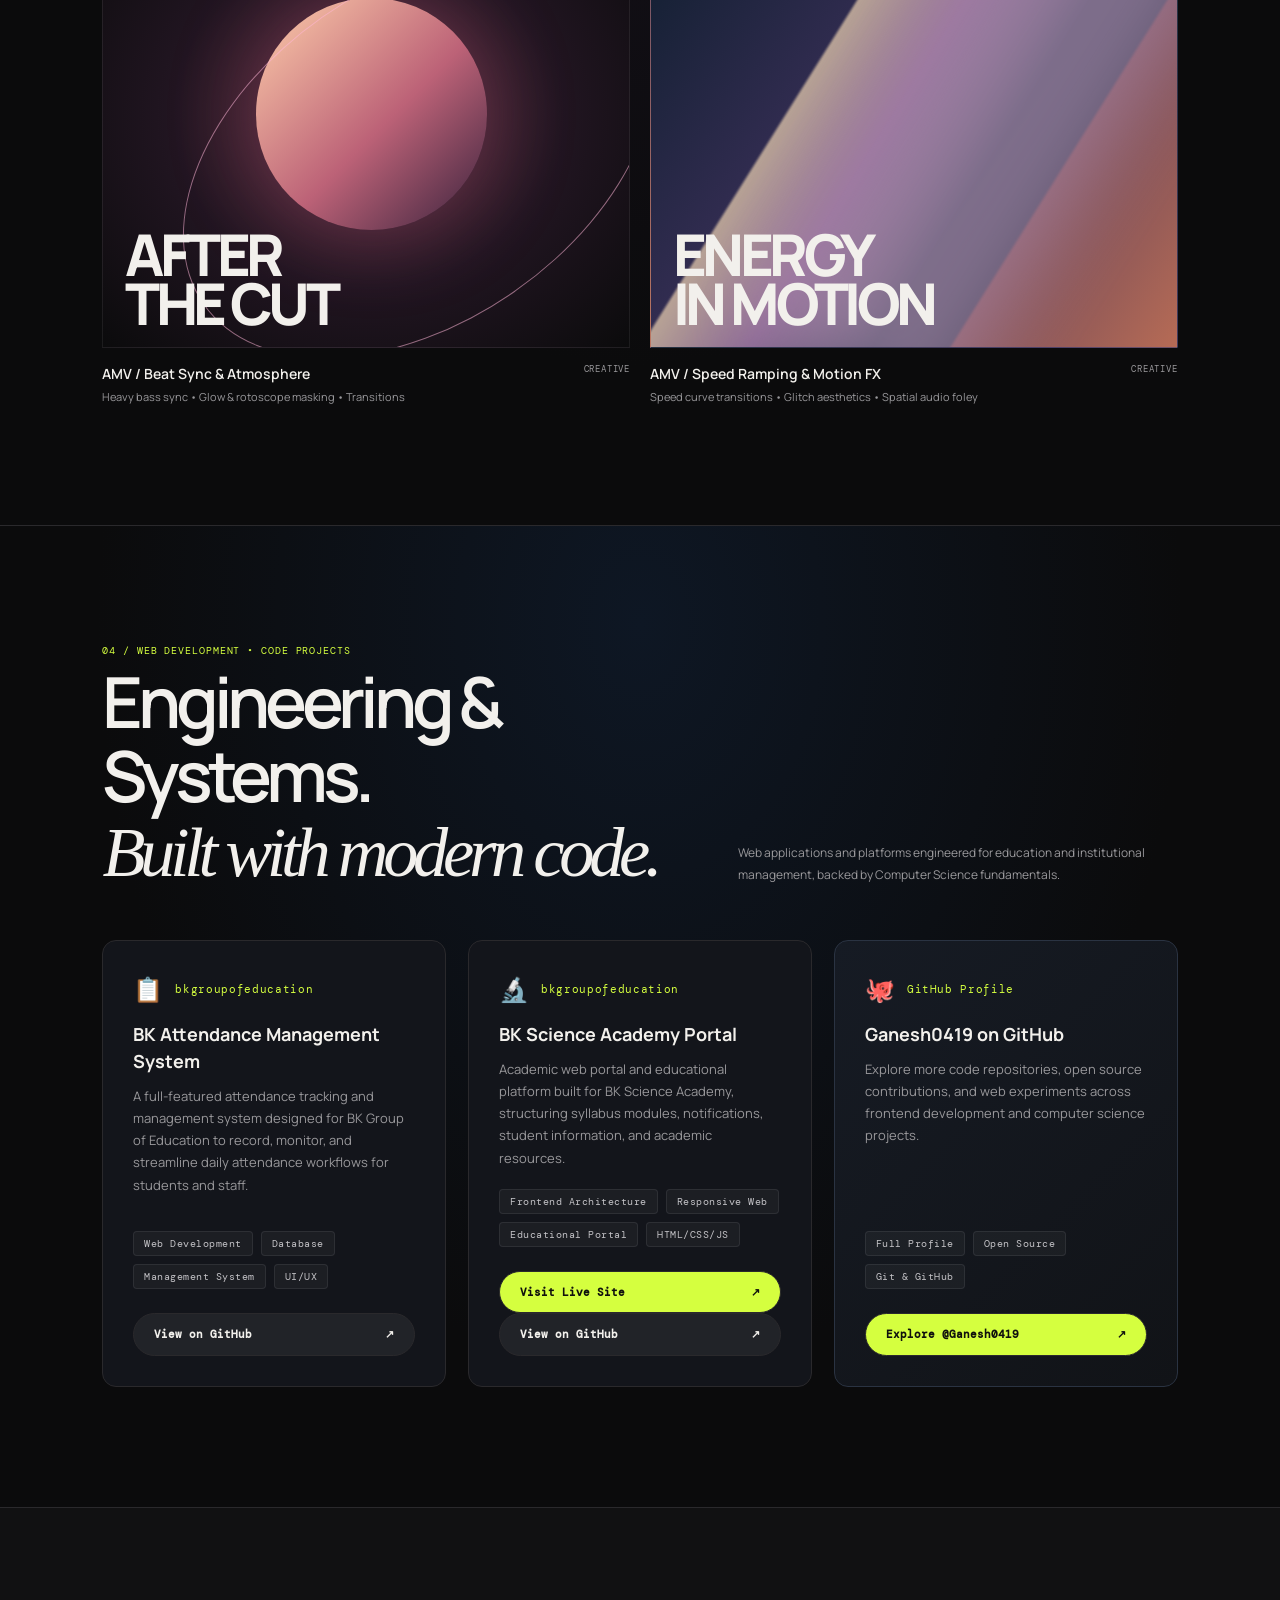
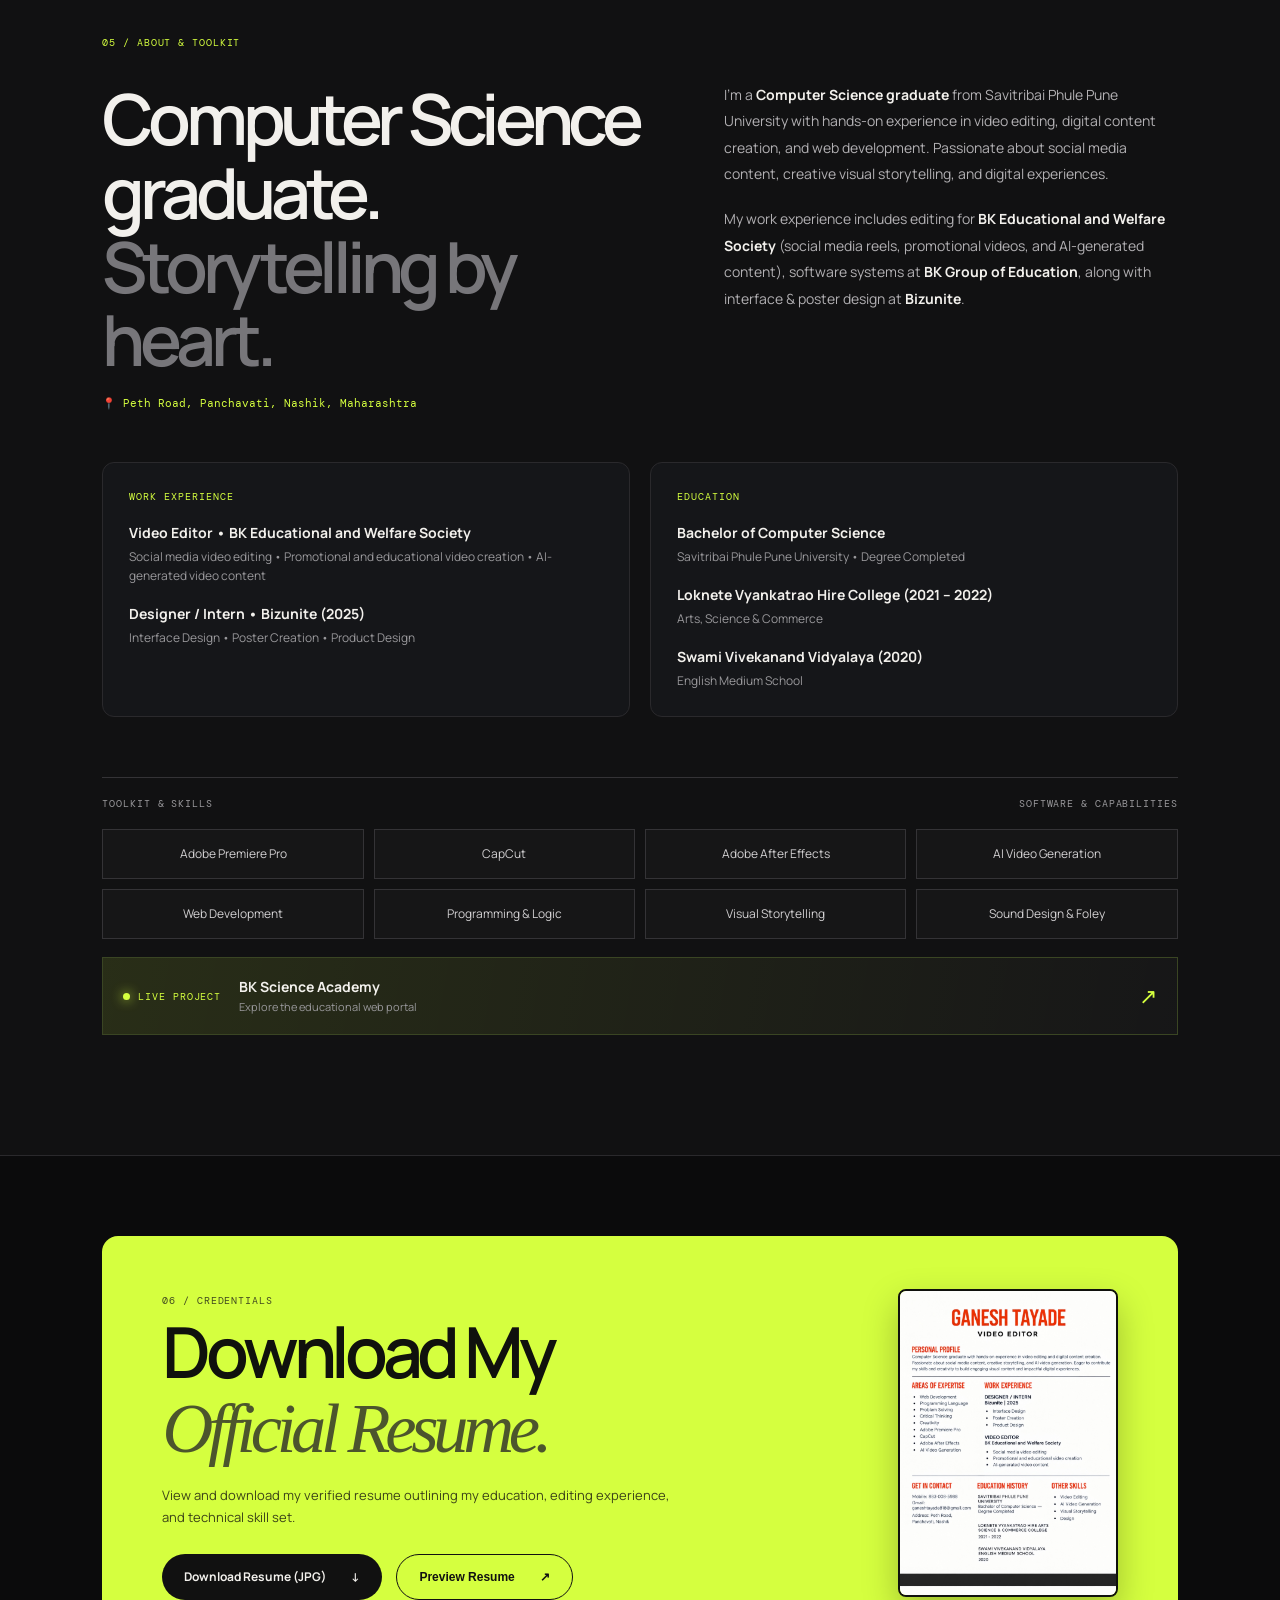
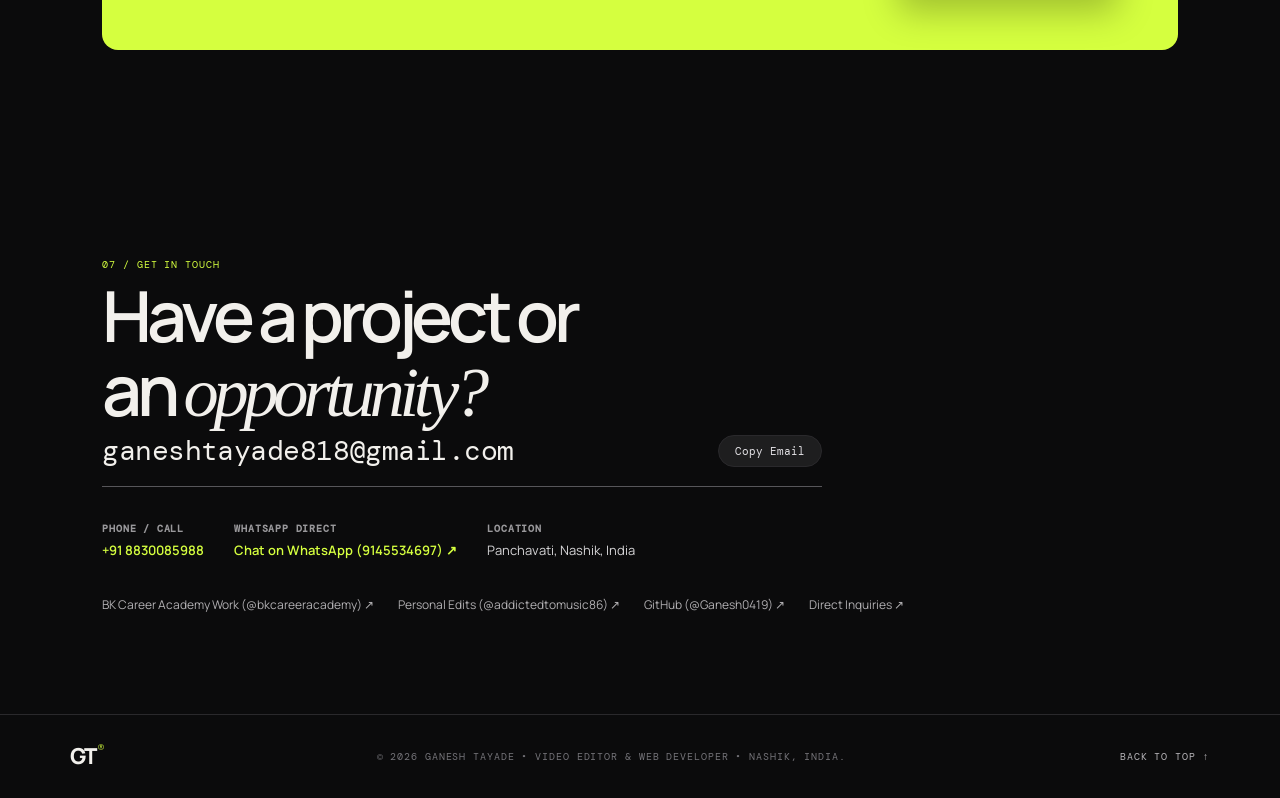
==== commit 5286b130: "Add live BK Science Academy project link and polish" ====
--- a/index.html
+++ b/index.html
@@ -276,6 +276,10 @@
             <span>Educational Portal</span>
             <span>HTML/CSS/JS</span>
           </div>
+          <a class="webdev-btn webdev-btn-primary" href="https://bkscience.in/" target="_blank" rel="noreferrer">
+            <span>Visit Live Site</span>
+            <span class="btn-arrow">&#8599;</span>
+          </a>
           <a class="webdev-btn" href="https://github.com/bkgroupofeducation/BK-SCIENCE-ACADEMY-" target="_blank" rel="noreferrer">
             <span>View on GitHub</span>
             <span class="btn-arrow">↗</span>
@@ -361,6 +365,11 @@
           <span>Visual Storytelling</span>
           <span>Sound Design & Foley</span>
         </div>
+        <a class="live-project-banner" href="https://bkscience.in/" target="_blank" rel="noreferrer">
+          <span class="live-project-mark"><i></i> LIVE PROJECT</span>
+          <span class="live-project-copy"><strong>BK Science Academy</strong><small>Explore the educational web portal</small></span>
+          <span class="live-project-arrow">&#8599;</span>
+        </a>
       </div>
     </section>
 
@@ -455,4 +464,4 @@
 
   <script src="script.js"></script>
 </body>
-</html>
+</html>
--- a/style.css
+++ b/style.css
@@ -69,6 +69,18 @@
 .toolkit-head{display:flex;justify-content:space-between;padding:18px 0;color:var(--muted)}
 .skill-list{display:grid;grid-template-columns:repeat(4,1fr);gap:10px}
 .skill-list span{border:1px solid #343336;padding:15px 13px;font-size:12px;color:#d2d0d2;background:rgba(255,255,255,.02);text-align:center}
+.skill-list span{position:relative;overflow:hidden;transition:color .25s,border-color .25s,transform .25s,background .25s}
+.skill-list span:hover{color:var(--accent);border-color:#65742f;transform:translateY(-3px);background:rgba(213,255,63,.05)}
+.live-project-banner{display:flex;align-items:center;gap:18px;margin-top:18px;padding:18px 20px;border:1px solid #3a4523;background:linear-gradient(100deg,rgba(213,255,63,.12),rgba(255,255,255,.025));transition:transform .25s,border-color .25s,background .25s}
+.live-project-banner:hover{transform:translateY(-3px);border-color:var(--accent);background:linear-gradient(100deg,rgba(213,255,63,.19),rgba(255,255,255,.045))}
+.live-project-mark{display:flex;align-items:center;gap:8px;font:10px "DM Mono",monospace;letter-spacing:.09em;color:var(--accent);white-space:nowrap}
+.live-project-mark i{width:7px;height:7px;border-radius:50%;background:var(--accent);box-shadow:0 0 12px var(--accent);animation:pulse-live 1.8s infinite}
+.live-project-copy{display:flex;flex-direction:column;gap:2px;flex:1}
+.live-project-copy strong{font-size:14px}
+.live-project-copy small{font-size:11px;color:var(--muted)}
+.live-project-arrow{font-size:22px;color:var(--accent);transition:transform .25s}
+.live-project-banner:hover .live-project-arrow{transform:translate(3px,-3px)}
+@keyframes pulse-live{50%{opacity:.45;transform:scale(.75)}}
 
 /* Resume Section with Preview & Download */
 .resume-strip{display:flex;justify-content:space-between;align-items:center;gap:40px;background:var(--accent);color:#10110d;border-radius:16px;margin:80px 8vw;padding:50px 60px}
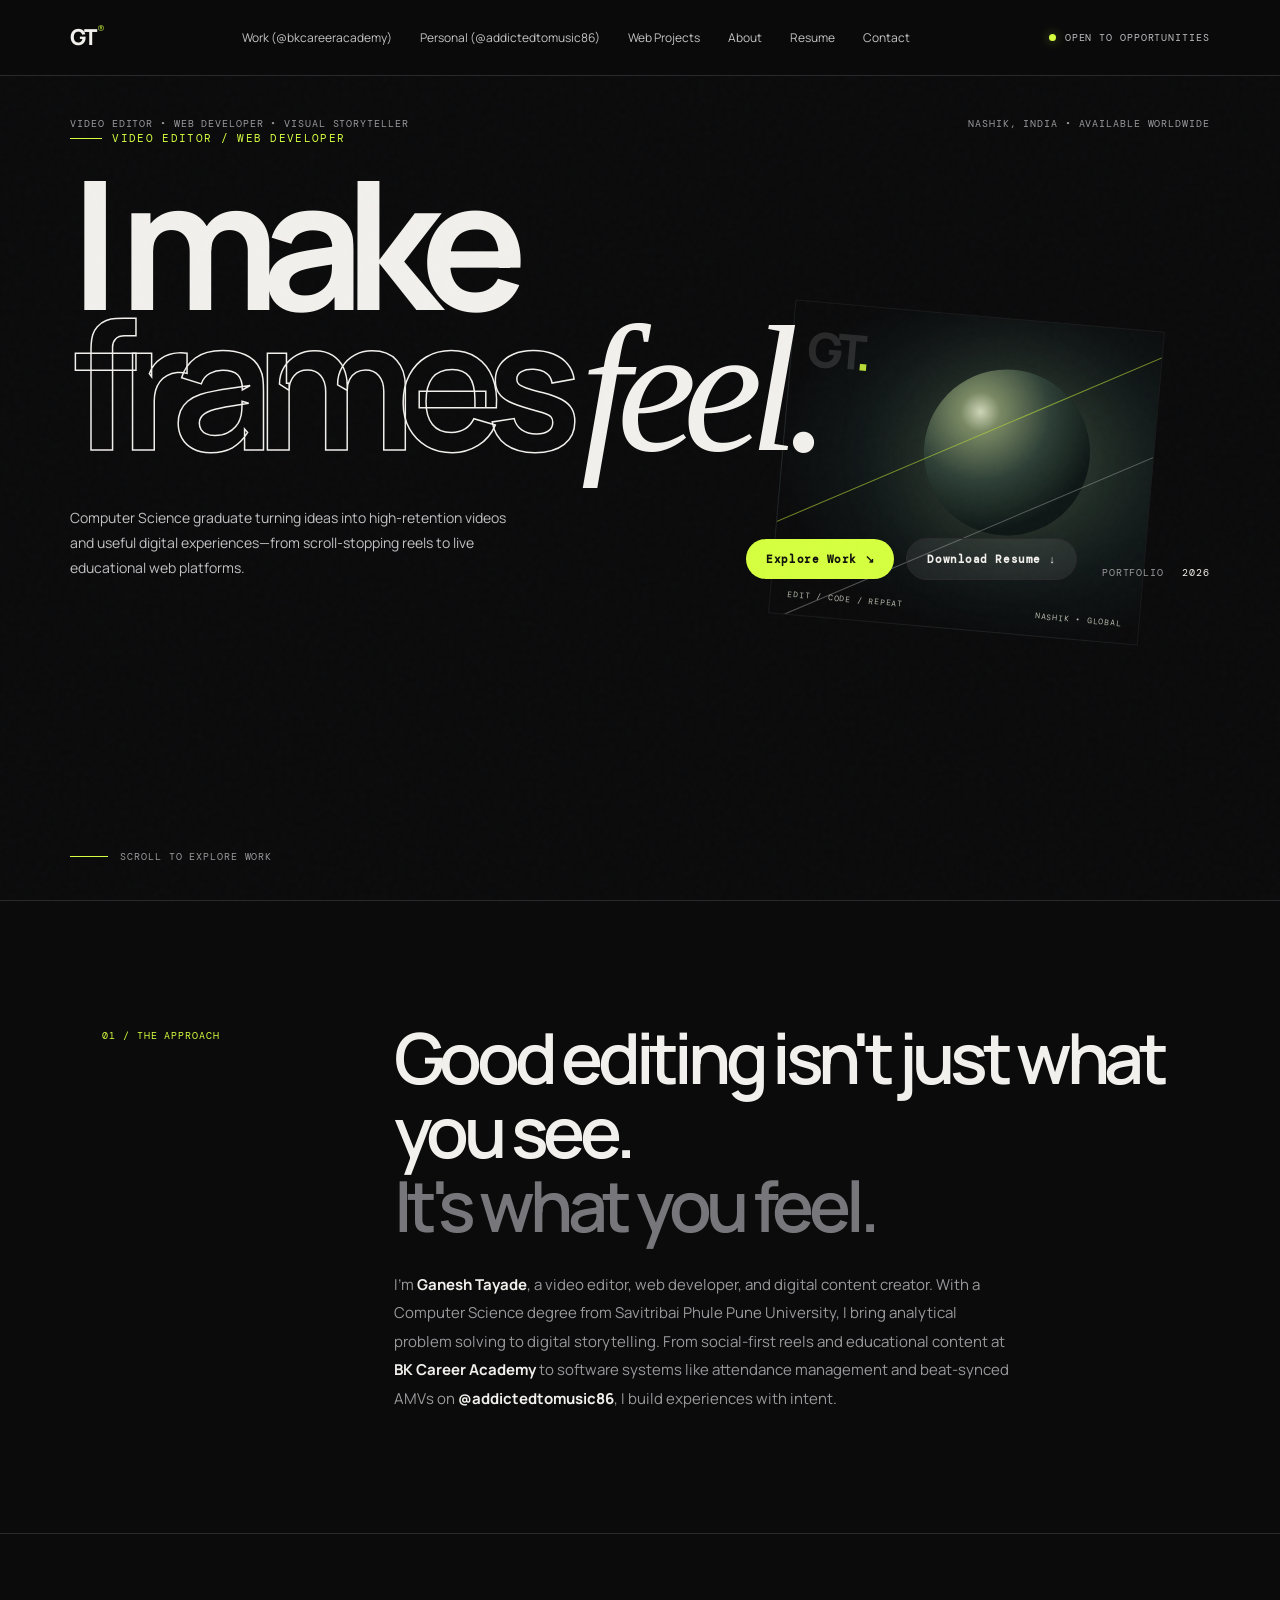
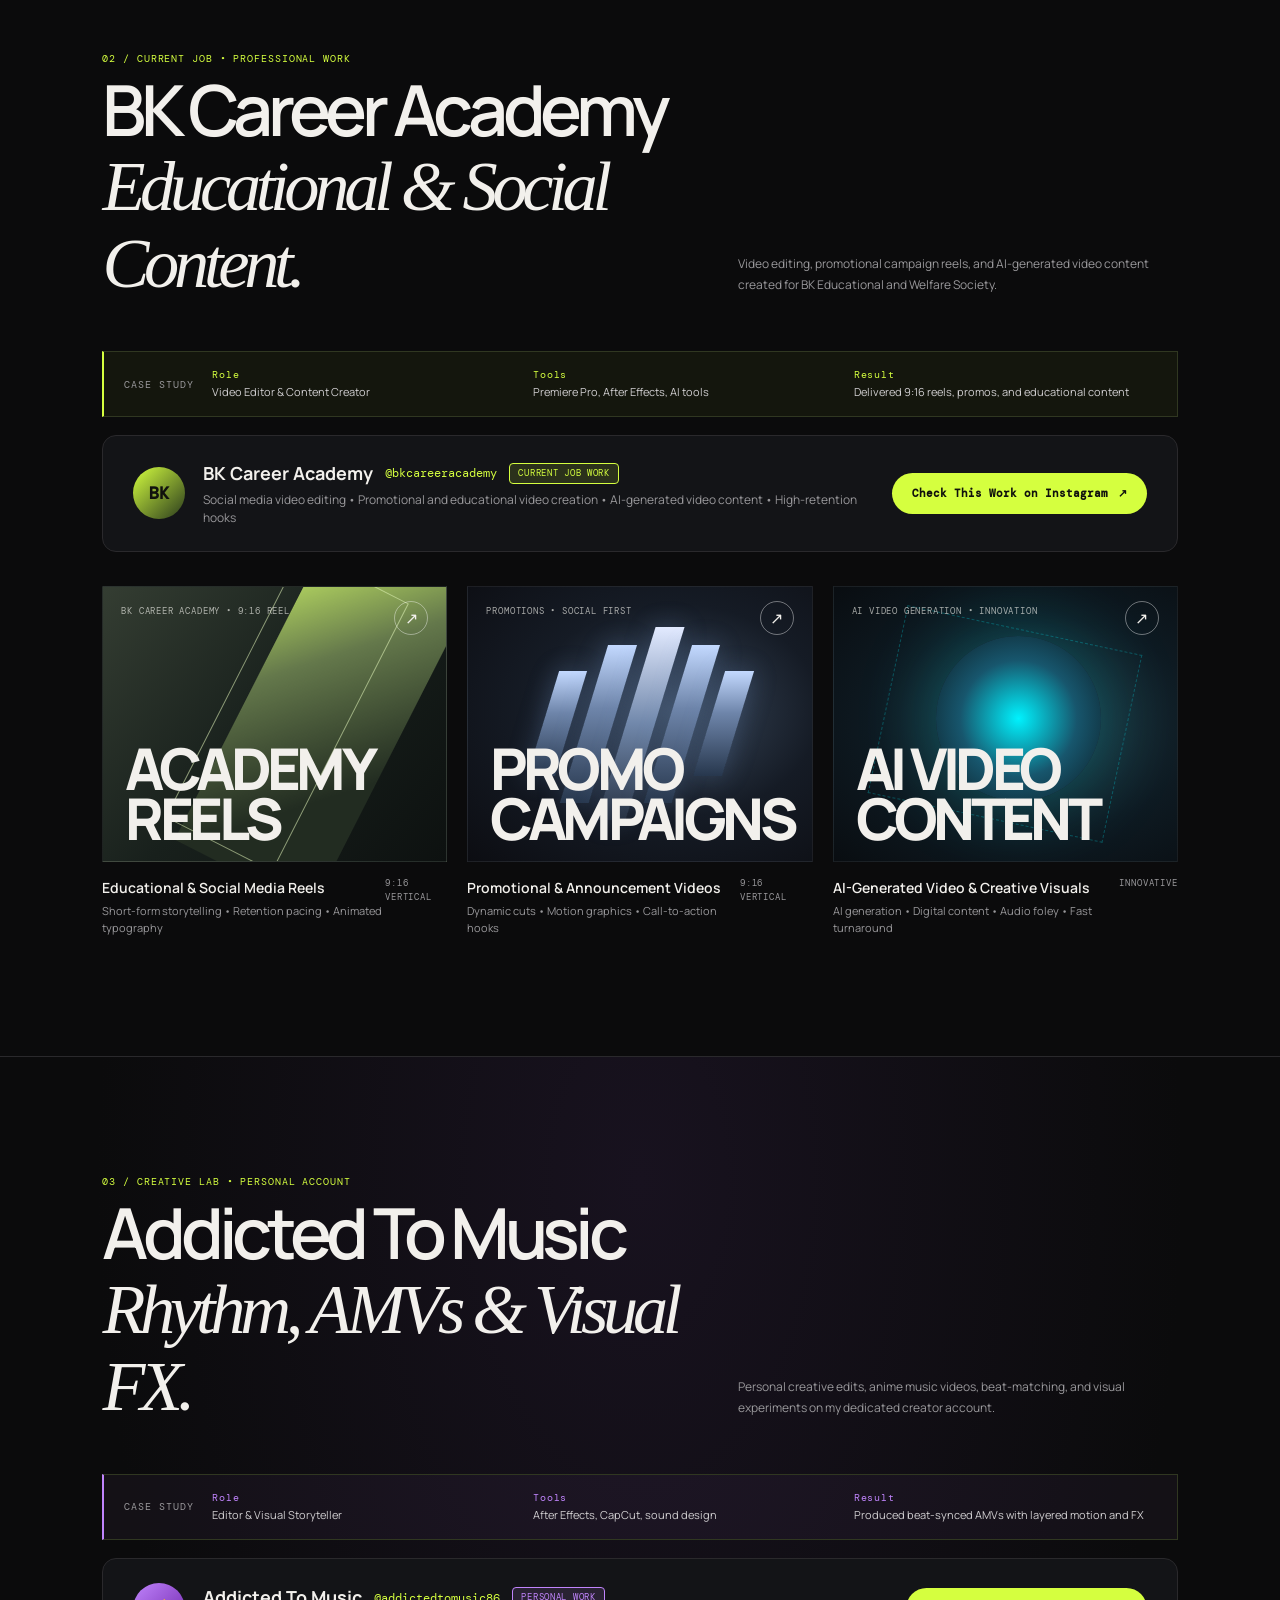
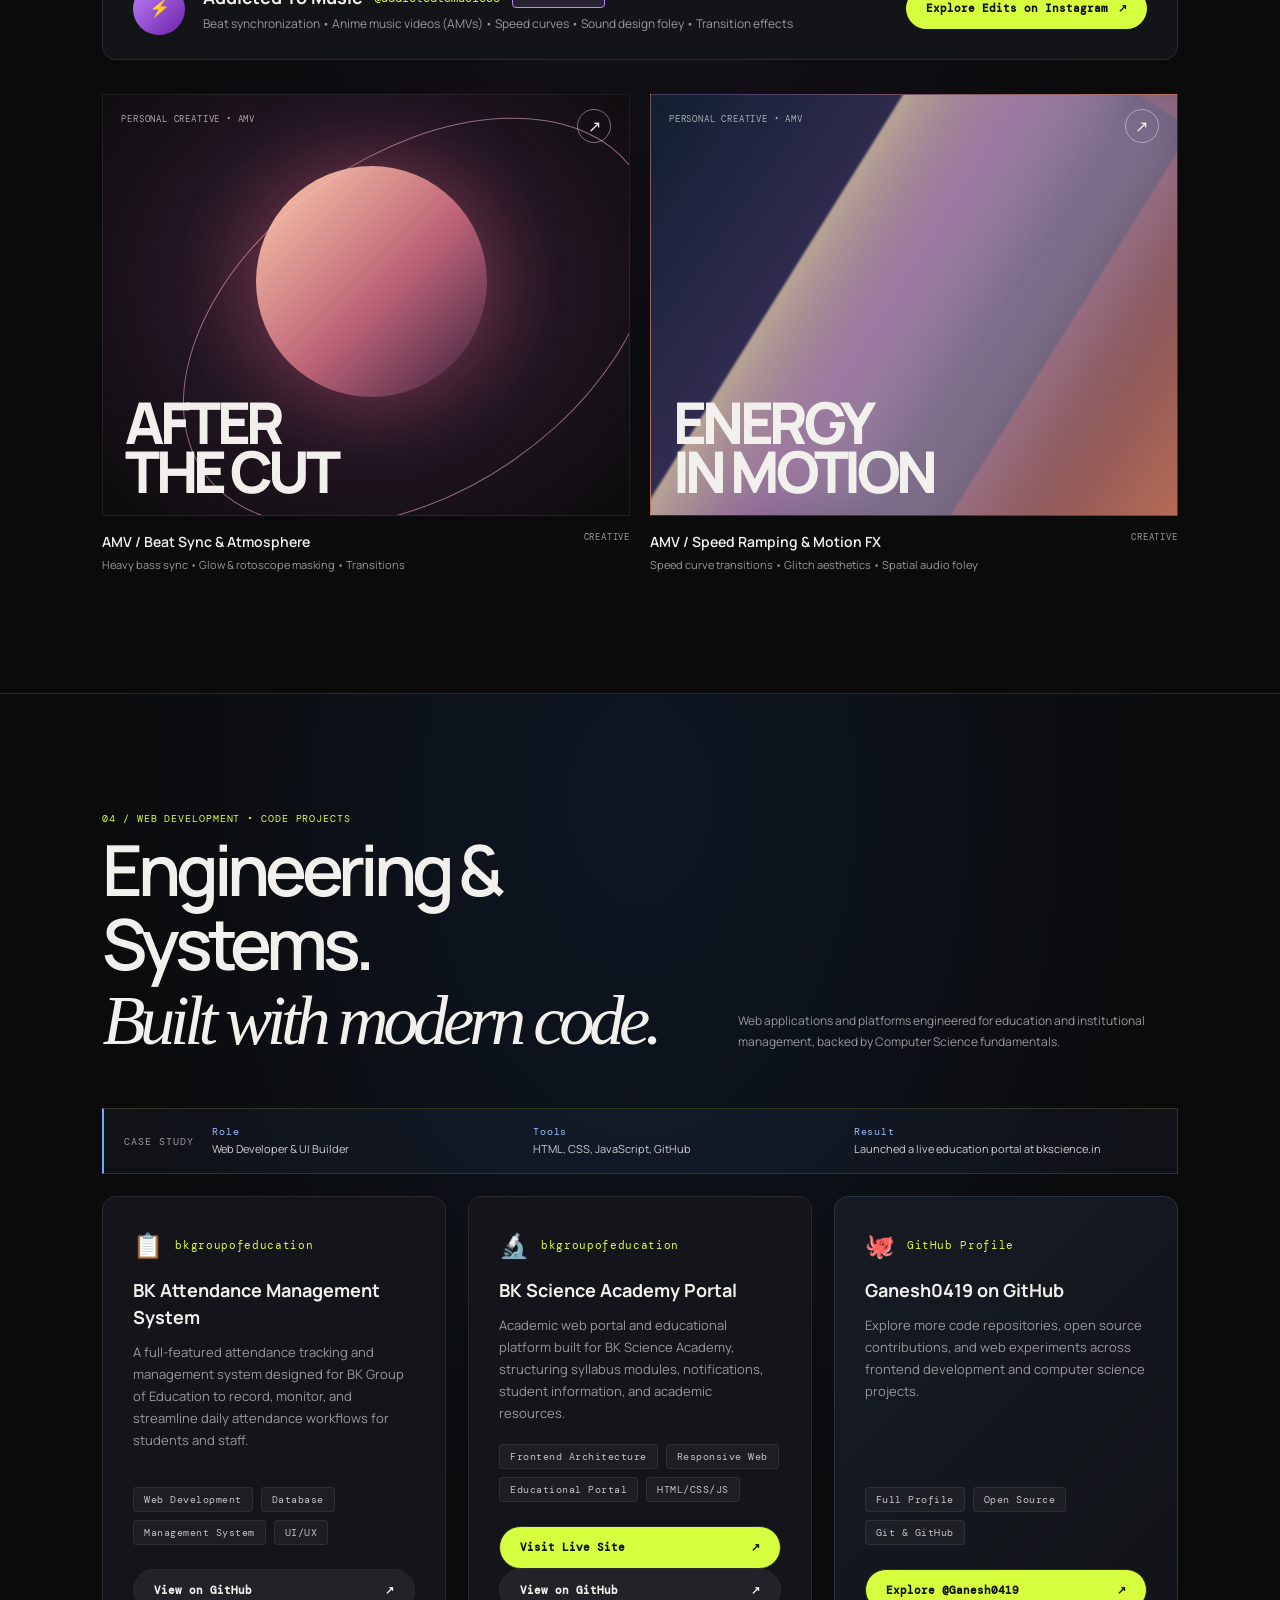
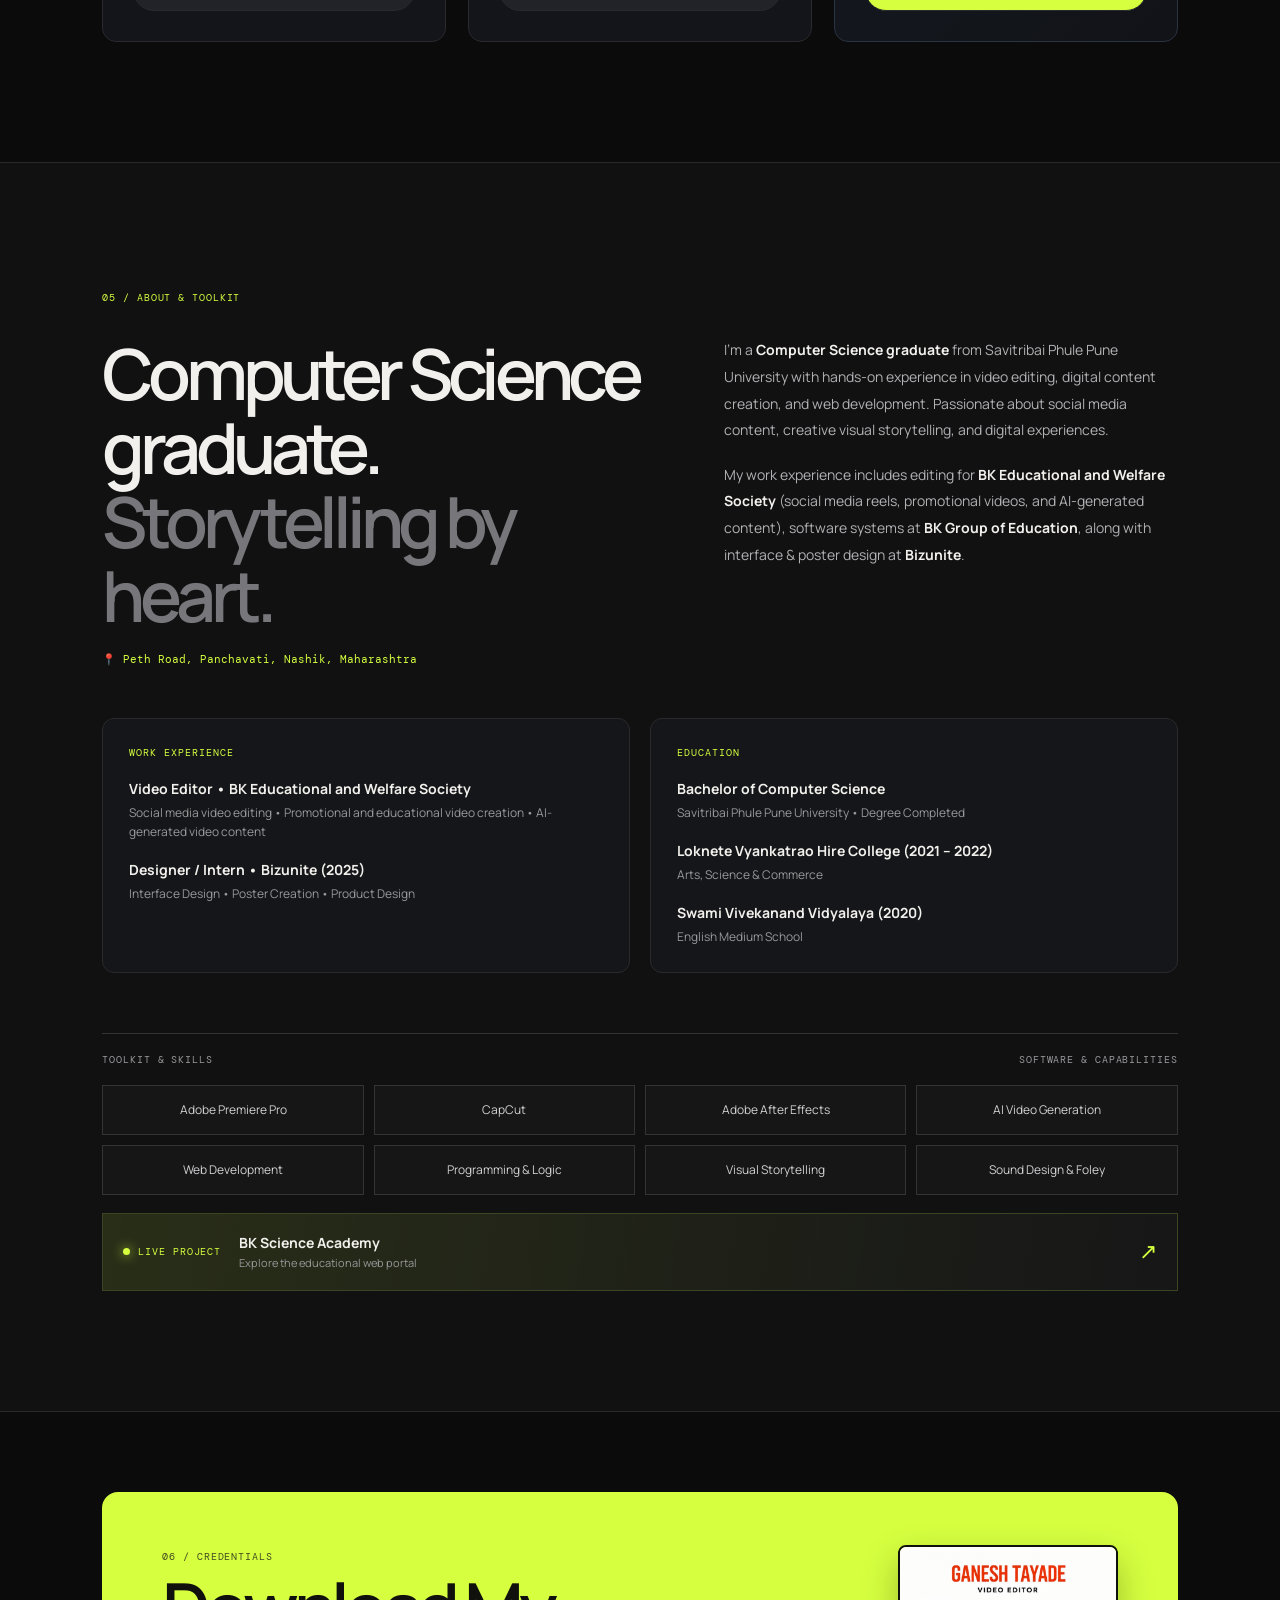
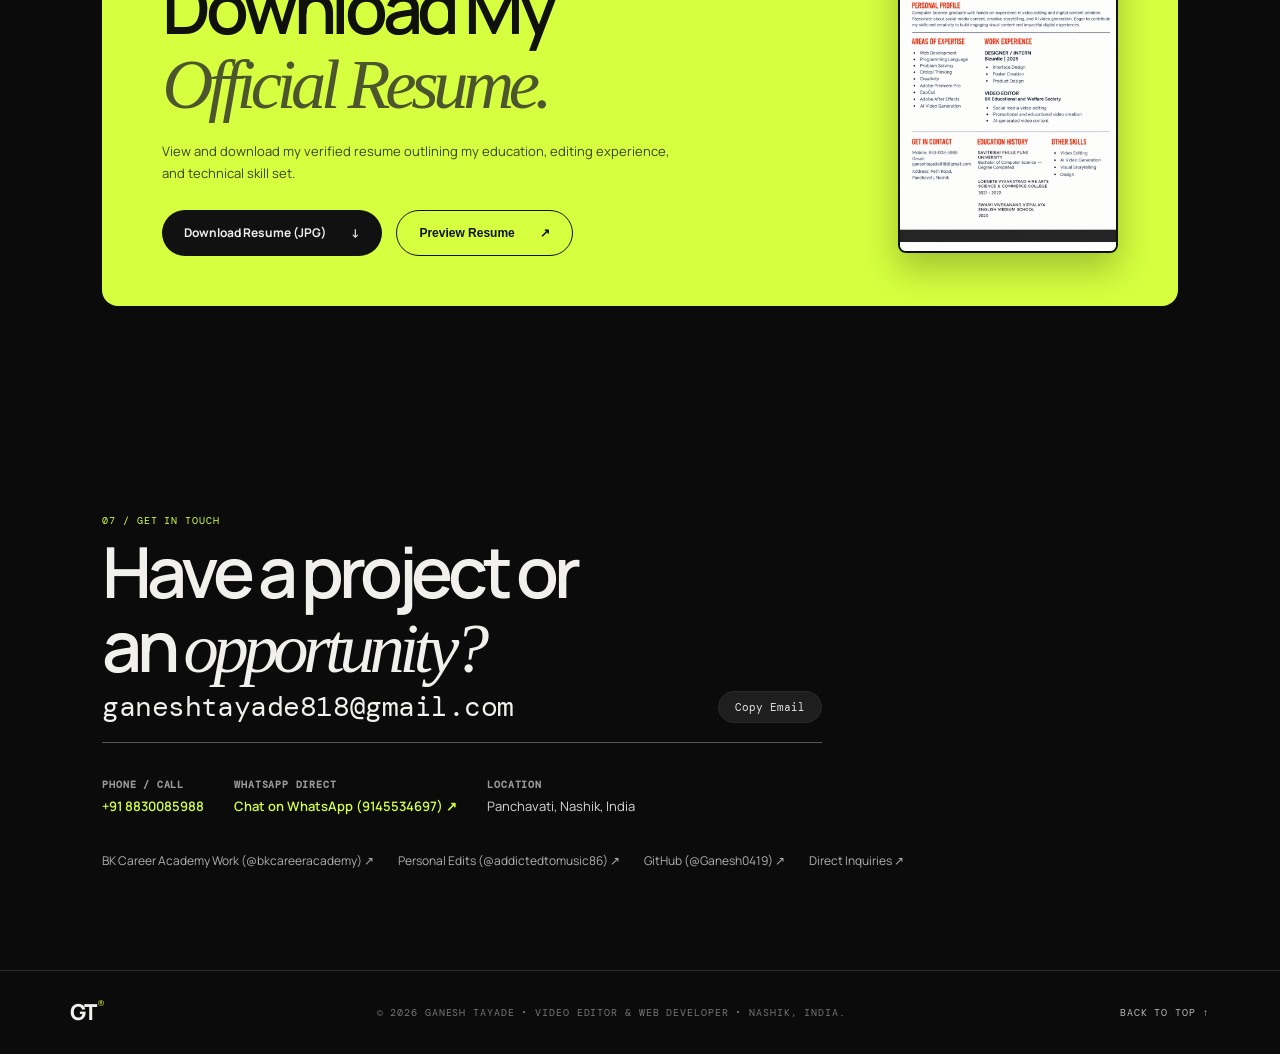
==== commit 0ae0ac26: "Improve mobile portfolio layout" ====
--- a/index.html
+++ b/index.html
@@ -36,10 +36,11 @@
         <span>NASHIK, INDIA &bull; AVAILABLE WORLDWIDE</span>
       </div>
 
+      <p class="hero-role">VIDEO EDITOR / WEB DEVELOPER</p>
       <h1>I make<br><span class="outline">frames</span> <em>feel.</em></h1>
 
       <div class="hero-bottom">
-        <p>Computer Science graduate editing high-retention social media reels, building web applications, and crafting music-synced creative visuals.</p>
+        <p>Computer Science graduate turning ideas into high-retention videos and useful digital experiences—from scroll-stopping reels to live educational web platforms.</p>
         <div class="hero-cta-group">
           <a class="hero-pill-btn" href="#work-professional">
             <span>Explore Work</span>
@@ -86,6 +87,13 @@
         <p class="heading-note">Video editing, promotional campaign reels, and AI-generated video content created for BK Educational and Welfare Society.</p>
       </div>
 
+
+      <div class="case-study-strip">
+        <span class="case-study-label">CASE STUDY</span>
+        <div><strong>Role</strong><span>Video Editor &amp; Content Creator</span></div>
+        <div><strong>Tools</strong><span>Premiere Pro, After Effects, AI tools</span></div>
+        <div><strong>Result</strong><span>Delivered 9:16 reels, promos, and educational content</span></div>
+      </div>
       <!-- Instagram Channel Banner -->
       <div class="insta-channel-card">
         <div class="channel-info">
@@ -172,6 +180,13 @@
         <p class="heading-note">Personal creative edits, anime music videos, beat-matching, and visual experiments on my dedicated creator account.</p>
       </div>
 
+
+      <div class="case-study-strip case-study-personal">
+        <span class="case-study-label">CASE STUDY</span>
+        <div><strong>Role</strong><span>Editor &amp; Visual Storyteller</span></div>
+        <div><strong>Tools</strong><span>After Effects, CapCut, sound design</span></div>
+        <div><strong>Result</strong><span>Produced beat-synced AMVs with layered motion and FX</span></div>
+      </div>
       <!-- Instagram Personal Channel Banner -->
       <div class="insta-channel-card personal-channel-card">
         <div class="channel-info">
@@ -241,6 +256,13 @@
         <p class="heading-note">Web applications and platforms engineered for education and institutional management, backed by Computer Science fundamentals.</p>
       </div>
 
+
+      <div class="case-study-strip case-study-web">
+        <span class="case-study-label">CASE STUDY</span>
+        <div><strong>Role</strong><span>Web Developer &amp; UI Builder</span></div>
+        <div><strong>Tools</strong><span>HTML, CSS, JavaScript, GitHub</span></div>
+        <div><strong>Result</strong><span>Launched a live education portal at bkscience.in</span></div>
+      </div>
       <div class="webdev-grid">
         <!-- Project 1: BK Attendance Management System -->
         <div class="webdev-card">
--- a/style.css
+++ b/style.css
@@ -1,7 +1,7 @@
-*{box-sizing:border-box} :root{--bg:#0b0b0c;--panel:#131315;--text:#f2f0ec;--muted:#99989b;--line:#2a292c;--accent:#d5ff3f;--accent-glow:rgba(213,255,63,0.3);--serif:Georgia,"Times New Roman",serif} html{scroll-behavior:smooth;scroll-padding-top:88px} body{margin:0;background:var(--bg);color:var(--text);font-family:Manrope,Arial,sans-serif;line-height:1.5;overflow-x:hidden} a{color:inherit;text-decoration:none} .grain{position:fixed;inset:0;pointer-events:none;z-index:10;opacity:.055;background-image:url("data:image/svg+xml,%3Csvg viewBox='0 0 180 180' xmlns='http://www.w3.org/2000/svg'%3E%3Cfilter id='n'%3E%3CfeTurbulence type='fractalNoise' baseFrequency='.9' numOctaves='3' stitchTiles='stitch'/%3E%3C/filter%3E%3Crect width='100%25' height='100%25' filter='url(%23n)' opacity='.35'/%3E%3C/svg%3E")} .topbar{height:76px;padding:0 5.5vw;display:flex;align-items:center;justify-content:space-between;border-bottom:1px solid var(--line);position:sticky;top:0;background:rgba(11,11,12,.88);backdrop-filter:blur(16px);z-index:20}.wordmark{font-size:22px;font-weight:800;letter-spacing:-2px}.wordmark span{font:10px "DM Mono",monospace;vertical-align:top;margin-left:3px;color:var(--accent)}nav{display:flex;gap:28px;font-size:12px;color:#c5c4c5}nav a,.social-links a,footer>a:last-child{transition:color .2s}nav a:hover,.social-links a:hover,footer>a:last-child:hover{color:var(--accent)}.availability,.eyebrow,.hero-meta,.hero-index,.scroll-note,.visual-tag,.project-info>span,.group-label>span,.toolkit-head,.edit-note,footer p,footer>a:last-child{font-family:"DM Mono",monospace;font-size:10px;letter-spacing:.09em}.availability{display:flex;align-items:center;gap:9px;color:#bdbdc0}.availability span{width:7px;height:7px;border-radius:50%;background:var(--accent);box-shadow:0 0 12px #d5ff3f77}.hero{padding:40px 5.5vw 36px;min-height:calc(100vh - 76px);position:relative;display:flex;flex-direction:column}.hero-meta{display:flex;justify-content:space-between;color:var(--muted)}h1{font-size:clamp(76px,14vw,190px);line-height:.78;letter-spacing:-.105em;font-weight:700;margin:9vh 0 5vh;position:relative;z-index:2}h1 .outline{-webkit-text-stroke:1.5px #f2f0ec;color:transparent}h1 em,h2 em{font-family:var(--serif);font-weight:400;letter-spacing:-.075em}.hero-bottom{display:flex;align-items:end;gap:25px;position:relative;z-index:3;flex-wrap:wrap}.hero-bottom>p{font-size:14px;line-height:1.8;color:#c2c0c2;margin:0 auto 0 0;max-width:440px}.hero-cta-group{display:flex;gap:12px;align-items:center}.hero-pill-btn{display:inline-flex;align-items:center;gap:8px;padding:12px 20px;border-radius:999px;background:var(--accent);color:#10110d;font-family:"DM Mono",monospace;font-size:11px;font-weight:700;letter-spacing:.05em;transition:all .2s}.hero-pill-btn:hover{background:#e2ff62;transform:translateY(-2px);box-shadow:0 0 20px var(--accent-glow)}.hero-pill-secondary{background:rgba(255,255,255,.07);color:#f2f0ec;border:1px solid var(--line)}.hero-pill-secondary:hover{background:rgba(255,255,255,.14);box-shadow:none}.hero-index{display:flex;gap:18px;color:var(--muted)}.hero-index strong{color:var(--text);font-weight:400}.hero-art{position:absolute;right:10%;top:29%;width:29vw;height:35vh;min-height:240px;max-height:400px;overflow:hidden;background:radial-gradient(ellipse at 65% 45%,#4e5d48 0,#1e2b27 20%,#111819 50%,#0b0b0c 75%);border:1px solid #ffffff12;transform:rotate(5deg);opacity:.86}.art-orb{position:absolute;width:45%;aspect-ratio:1;right:17%;top:16%;border-radius:50%;background:radial-gradient(circle at 32% 27%,#eff7d5,#8c9e72 12%,#34493e 42%,#101a18 72%);box-shadow:0 0 90px #b5d18c35}.art-line{position:absolute;width:140%;height:1px;background:#d5ff3f99;left:-15%;transform:rotate(-28deg)}.line-one{top:36%}.line-two{top:68%;background:#fff5}.art-label{position:absolute;bottom:15px;left:17px;right:17px;display:flex;justify-content:space-between;font:8px "DM Mono",monospace;color:#d4d8c8;letter-spacing:.1em}.art-number{position:absolute;top:10px;left:15px;font-size:48px;font-weight:800;letter-spacing:-.1em;color:#ffffff25}.art-number span{color:var(--accent)}.scroll-note{display:flex;align-items:center;gap:12px;margin-top:auto;padding-top:8vh;color:var(--muted)}.scroll-line{height:1px;width:38px;background:var(--accent)}.section-pad{padding:120px 8vw}.intro{display:grid;grid-template-columns:1fr 3fr;border-top:1px solid var(--line);gap:30px}.eyebrow{color:var(--accent);margin:7px 0}.intro h2,.section-heading h2,.about h2,.resume-strip h2,.contact h2{font-size:clamp(36px,5.5vw,76px);letter-spacing:-.075em;line-height:1.05;margin:0;font-weight:600}.intro h2 span,.about h2 span{color:#77767a}.intro-copy>p{max-width:620px;color:var(--muted);font-size:15px;line-height:1.9;margin:28px 0 0}.intro-copy strong,.about-copy strong{color:var(--text)}.work{padding-top:110px;border-top:1px solid var(--line)}.personal-section{background:radial-gradient(ellipse at 50% 10%,#18121f 0,#0b0b0c 60%)}.section-heading{display:flex;justify-content:space-between;align-items:end;margin-bottom:50px;gap:20px}.heading-note{color:var(--muted);font-size:12px;line-height:1.8;margin:0 0 5px;max-width:440px}
+*{box-sizing:border-box} :root{--bg:#0b0b0c;--panel:#131315;--text:#f2f0ec;--muted:#99989b;--line:#2a292c;--accent:#d5ff3f;--accent-glow:rgba(213,255,63,0.3);--serif:Georgia,"Times New Roman",serif} html{scroll-behavior:smooth;scroll-padding-top:88px} body{margin:0;background:var(--bg);color:var(--text);font-family:Manrope,Arial,sans-serif;line-height:1.5;overflow-x:hidden} a{color:inherit;text-decoration:none} .grain{position:fixed;inset:0;pointer-events:none;z-index:10;opacity:.055;background-image:url("data:image/svg+xml,%3Csvg viewBox='0 0 180 180' xmlns='http://www.w3.org/2000/svg'%3E%3Cfilter id='n'%3E%3CfeTurbulence type='fractalNoise' baseFrequency='.9' numOctaves='3' stitchTiles='stitch'/%3E%3C/filter%3E%3Crect width='100%25' height='100%25' filter='url(%23n)' opacity='.35'/%3E%3C/svg%3E")} .topbar{height:76px;padding:0 5.5vw;display:flex;align-items:center;justify-content:space-between;border-bottom:1px solid var(--line);position:sticky;top:0;background:rgba(11,11,12,.88);backdrop-filter:blur(16px);z-index:20}.wordmark{font-size:22px;font-weight:800;letter-spacing:-2px}.wordmark span{font:10px "DM Mono",monospace;vertical-align:top;margin-left:3px;color:var(--accent)}nav{display:flex;gap:28px;font-size:12px;color:#c5c4c5}nav a,.social-links a,footer>a:last-child{transition:color .2s}nav a:hover,.social-links a:hover,footer>a:last-child:hover{color:var(--accent)}.availability,.eyebrow,.hero-meta,.hero-index,.scroll-note,.visual-tag,.project-info>span,.group-label>span,.toolkit-head,.edit-note,footer p,footer>a:last-child{font-family:"DM Mono",monospace;font-size:10px;letter-spacing:.09em}.availability{display:flex;align-items:center;gap:9px;color:#bdbdc0}.availability span{width:7px;height:7px;border-radius:50%;background:var(--accent);box-shadow:0 0 12px #d5ff3f77}.hero{padding:40px 5.5vw 36px;min-height:calc(100vh - 76px);position:relative;display:flex;flex-direction:column}.hero-meta{display:flex;justify-content:space-between;color:var(--muted)}h1{font-size:clamp(76px,14vw,190px);line-height:.78;letter-spacing:-.105em;font-weight:700;margin:9vh 0 5vh;position:relative;z-index:2}h1 .outline{-webkit-text-stroke:1.5px #f2f0ec;color:transparent}h1 em,h2 em{font-family:var(--serif);font-weight:400;letter-spacing:-.075em}.hero-role{display:inline-flex;align-items:center;gap:10px;margin:0 0 -6vh;color:var(--accent);font:11px "DM Mono",monospace;letter-spacing:.12em}.hero-role::before{content:"";width:32px;height:1px;background:var(--accent)}.hero-bottom{display:flex;align-items:end;gap:25px;position:relative;z-index:3;flex-wrap:wrap}.hero-bottom>p{font-size:14px;line-height:1.8;color:#c2c0c2;margin:0 auto 0 0;max-width:440px}.hero-cta-group{display:flex;gap:12px;align-items:center}.hero-pill-btn{display:inline-flex;align-items:center;gap:8px;padding:12px 20px;border-radius:999px;background:var(--accent);color:#10110d;font-family:"DM Mono",monospace;font-size:11px;font-weight:700;letter-spacing:.05em;transition:all .2s}.hero-pill-btn:hover{background:#e2ff62;transform:translateY(-2px);box-shadow:0 0 20px var(--accent-glow)}.hero-pill-secondary{background:rgba(255,255,255,.07);color:#f2f0ec;border:1px solid var(--line)}.hero-pill-secondary:hover{background:rgba(255,255,255,.14);box-shadow:none}.hero-index{display:flex;gap:18px;color:var(--muted)}.hero-index strong{color:var(--text);font-weight:400}.hero-art{position:absolute;right:10%;top:29%;width:29vw;height:35vh;min-height:240px;max-height:400px;overflow:hidden;background:radial-gradient(ellipse at 65% 45%,#4e5d48 0,#1e2b27 20%,#111819 50%,#0b0b0c 75%);border:1px solid #ffffff12;transform:rotate(5deg);opacity:.86}.art-orb{position:absolute;width:45%;aspect-ratio:1;right:17%;top:16%;border-radius:50%;background:radial-gradient(circle at 32% 27%,#eff7d5,#8c9e72 12%,#34493e 42%,#101a18 72%);box-shadow:0 0 90px #b5d18c35}.art-line{position:absolute;width:140%;height:1px;background:#d5ff3f99;left:-15%;transform:rotate(-28deg)}.line-one{top:36%}.line-two{top:68%;background:#fff5}.art-label{position:absolute;bottom:15px;left:17px;right:17px;display:flex;justify-content:space-between;font:8px "DM Mono",monospace;color:#d4d8c8;letter-spacing:.1em}.art-number{position:absolute;top:10px;left:15px;font-size:48px;font-weight:800;letter-spacing:-.1em;color:#ffffff25}.art-number span{color:var(--accent)}.scroll-note{display:flex;align-items:center;gap:12px;margin-top:auto;padding-top:8vh;color:var(--muted)}.scroll-line{height:1px;width:38px;background:var(--accent)}.section-pad{padding:120px 8vw}.intro{display:grid;grid-template-columns:1fr 3fr;border-top:1px solid var(--line);gap:30px}.eyebrow{color:var(--accent);margin:7px 0}.intro h2,.section-heading h2,.about h2,.resume-strip h2,.contact h2{font-size:clamp(36px,5.5vw,76px);letter-spacing:-.075em;line-height:1.05;margin:0;font-weight:600}.intro h2 span,.about h2 span{color:#77767a}.intro-copy>p{max-width:620px;color:var(--muted);font-size:15px;line-height:1.9;margin:28px 0 0}.intro-copy strong,.about-copy strong{color:var(--text)}.work{padding-top:110px;border-top:1px solid var(--line)}.personal-section{background:radial-gradient(ellipse at 50% 10%,#18121f 0,#0b0b0c 60%)}.section-heading{display:flex;justify-content:space-between;align-items:end;margin-bottom:50px;gap:20px}.heading-note{color:var(--muted);font-size:12px;line-height:1.8;margin:0 0 5px;max-width:440px}
 
 /* Instagram Channel Cards */
-.insta-channel-card{display:flex;justify-content:space-between;align-items:center;gap:24px;padding:24px 30px;background:#131417;border:1px solid var(--line);border-radius:14px;margin-bottom:34px}
+.case-study-strip{display:grid;grid-template-columns:auto repeat(3,1fr);gap:18px;align-items:center;margin:0 0 18px;padding:16px 20px;background:rgba(213,255,63,.045);border:1px solid #303721;border-left:2px solid var(--accent)}.case-study-strip>div{display:flex;flex-direction:column;gap:3px;min-width:0}.case-study-strip strong{font:10px "DM Mono",monospace;letter-spacing:.08em;color:var(--accent)}.case-study-strip span:not(.case-study-label){font-size:11px;color:#d0ced0;line-height:1.45}.case-study-label{font:10px "DM Mono",monospace;letter-spacing:.1em;color:var(--muted);white-space:nowrap}.case-study-personal{border-left-color:#c084fc;background:rgba(192,132,252,.045)}.case-study-personal strong{color:#c084fc}.case-study-web{margin-top:0;margin-bottom:22px;background:rgba(117,164,255,.05);border-left-color:#75a4ff}.case-study-web strong{color:#9bbcff}.insta-channel-card{display:flex;justify-content:space-between;align-items:center;gap:24px;padding:24px 30px;background:#131417;border:1px solid var(--line);border-radius:14px;margin-bottom:34px}
 .channel-info{display:flex;align-items:center;gap:18px}
 .channel-avatar{width:52px;height:52px;border-radius:50%;background:linear-gradient(135deg,#d5ff3f,#2a3b1d);color:#10110d;display:grid;place-items:center;font-weight:800;font-family:"DM Mono",monospace;font-size:17px;flex-shrink:0}
 .avatar-music{background:linear-gradient(135deg,#c084fc,#6b21a8);color:#fff}
@@ -174,5 +174,36 @@
   .hero-bottom{gap:14px}
   .hero-cta-group{flex-direction:column;align-items:stretch;width:100%}
   .social-links{flex-direction:column;gap:14px}
-  .skill-list span{font-size:11px;padding:12px 8px}
+  .skill-list span{font-size:11px;padding:12px 8px}.case-study-strip{grid-template-columns:1fr 1fr;gap:14px}.case-study-label{grid-column:1/-1}.live-project-banner{align-items:flex-start}.resume-button-row{width:100%}.resume-button-row .button{width:100%}.webdev-btn{width:100%}
+}
+/* Mobile layout refinements */
+@media(max-width:850px){
+  .section-heading{flex-direction:column;align-items:flex-start;margin-bottom:32px}
+  .section-heading h2{font-size:clamp(38px,11vw,58px)}
+  .heading-note{width:100%;max-width:620px;margin:0}
+  .webdev-grid,.project-grid{grid-template-columns:minmax(0,1fr)}
+  .webdev-card,.project{min-width:0}
+}
+@media(max-width:500px){
+  .section-pad{padding-left:7vw;padding-right:7vw}
+  .section-heading h2{font-size:clamp(34px,11vw,48px);line-height:1.02}
+  .heading-note{font-size:12px;line-height:1.7}
+  .case-study-strip{grid-template-columns:1fr;gap:10px;padding:15px}
+  .case-study-label{grid-column:auto}
+  .case-study-strip span:not(.case-study-label){font-size:11px}
+  .insta-channel-card{padding:20px;gap:18px}
+  .channel-info{align-items:flex-start}
+  .channel-name-row h3{font-size:16px}
+  .channel-text p{line-height:1.6}
+  .insta-visit-btn{width:100%;justify-content:center;white-space:normal;text-align:center}
+  .webdev-card{padding:22px}
+  .webdev-card h3{font-size:17px}
+  .webdev-desc{font-size:12px}
+  .webdev-btn{width:100%;justify-content:space-between}
+  .live-project-banner{padding:16px;gap:12px;flex-wrap:wrap}
+  .live-project-mark{width:100%}
+  .live-project-copy{min-width:0}
+  .live-project-copy strong{font-size:13px}
+  .live-project-copy small{font-size:10px}
+  .project-visual{min-width:0}
 }
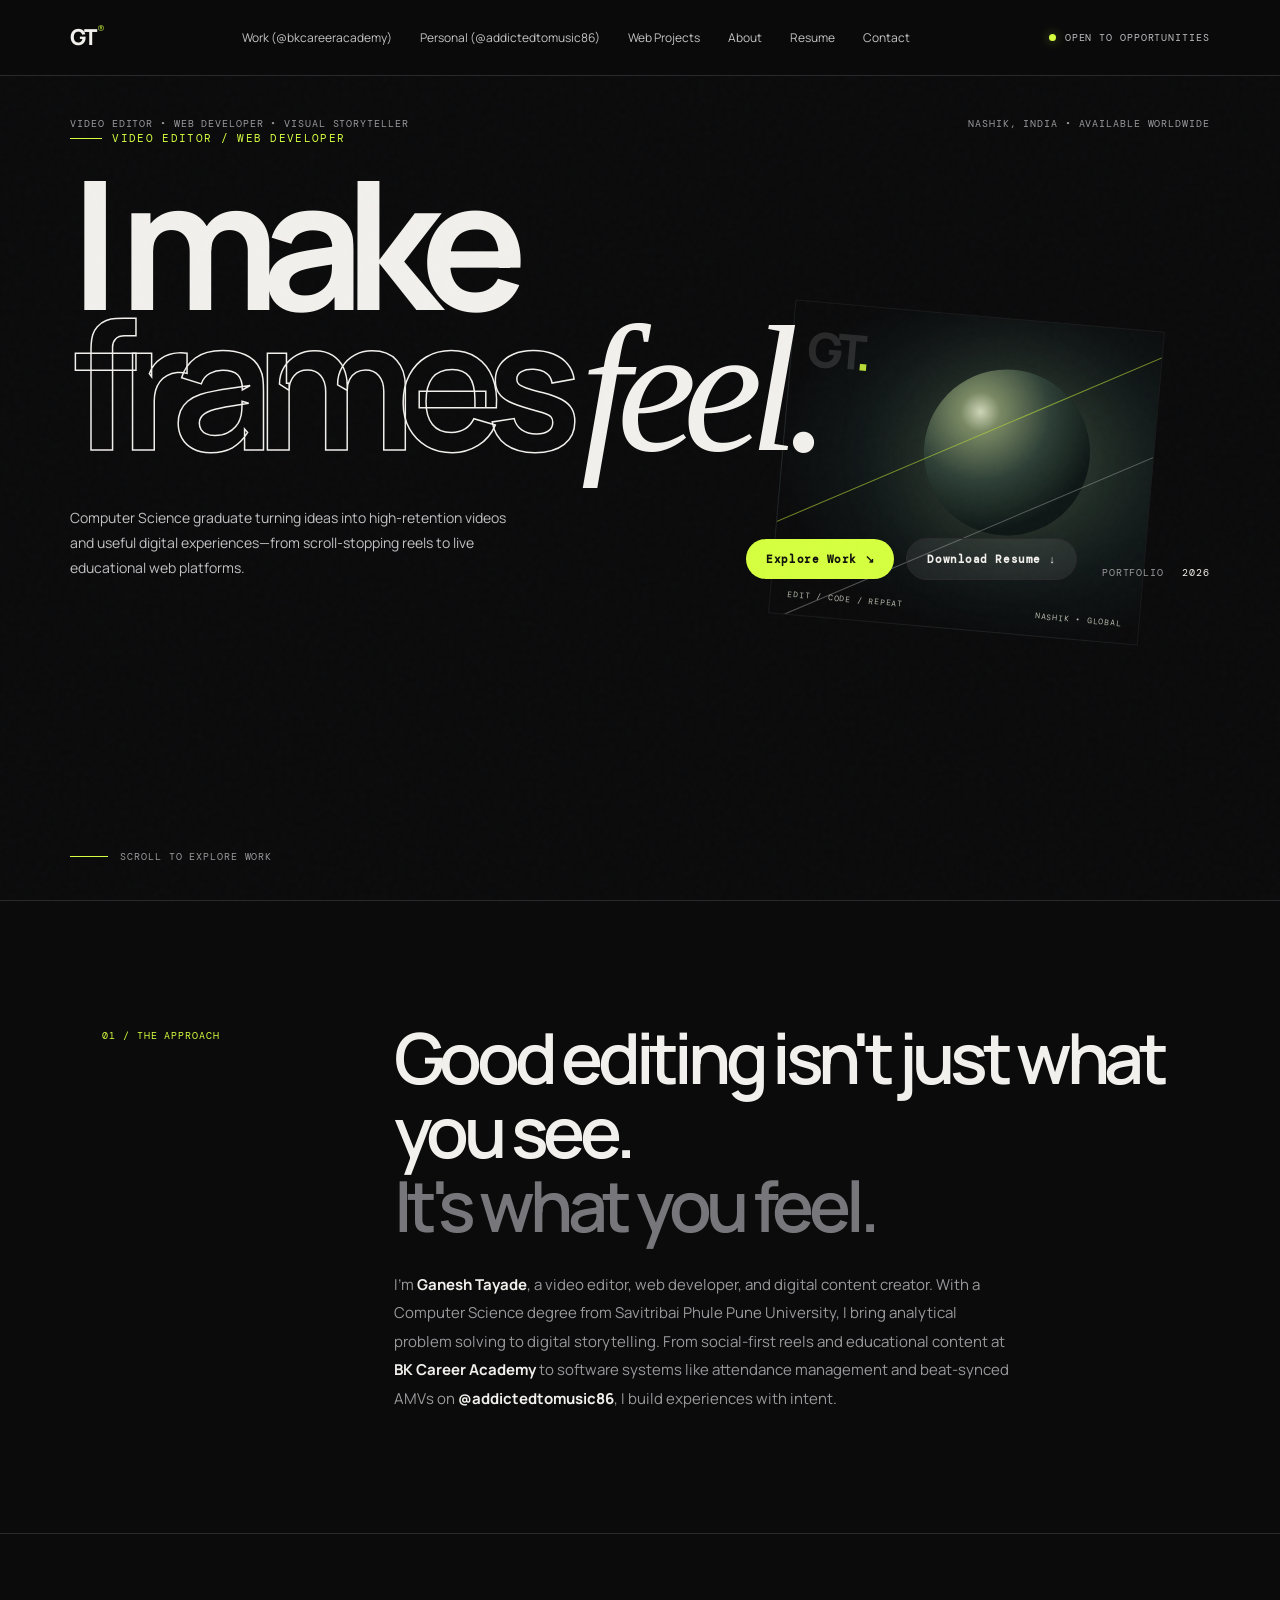
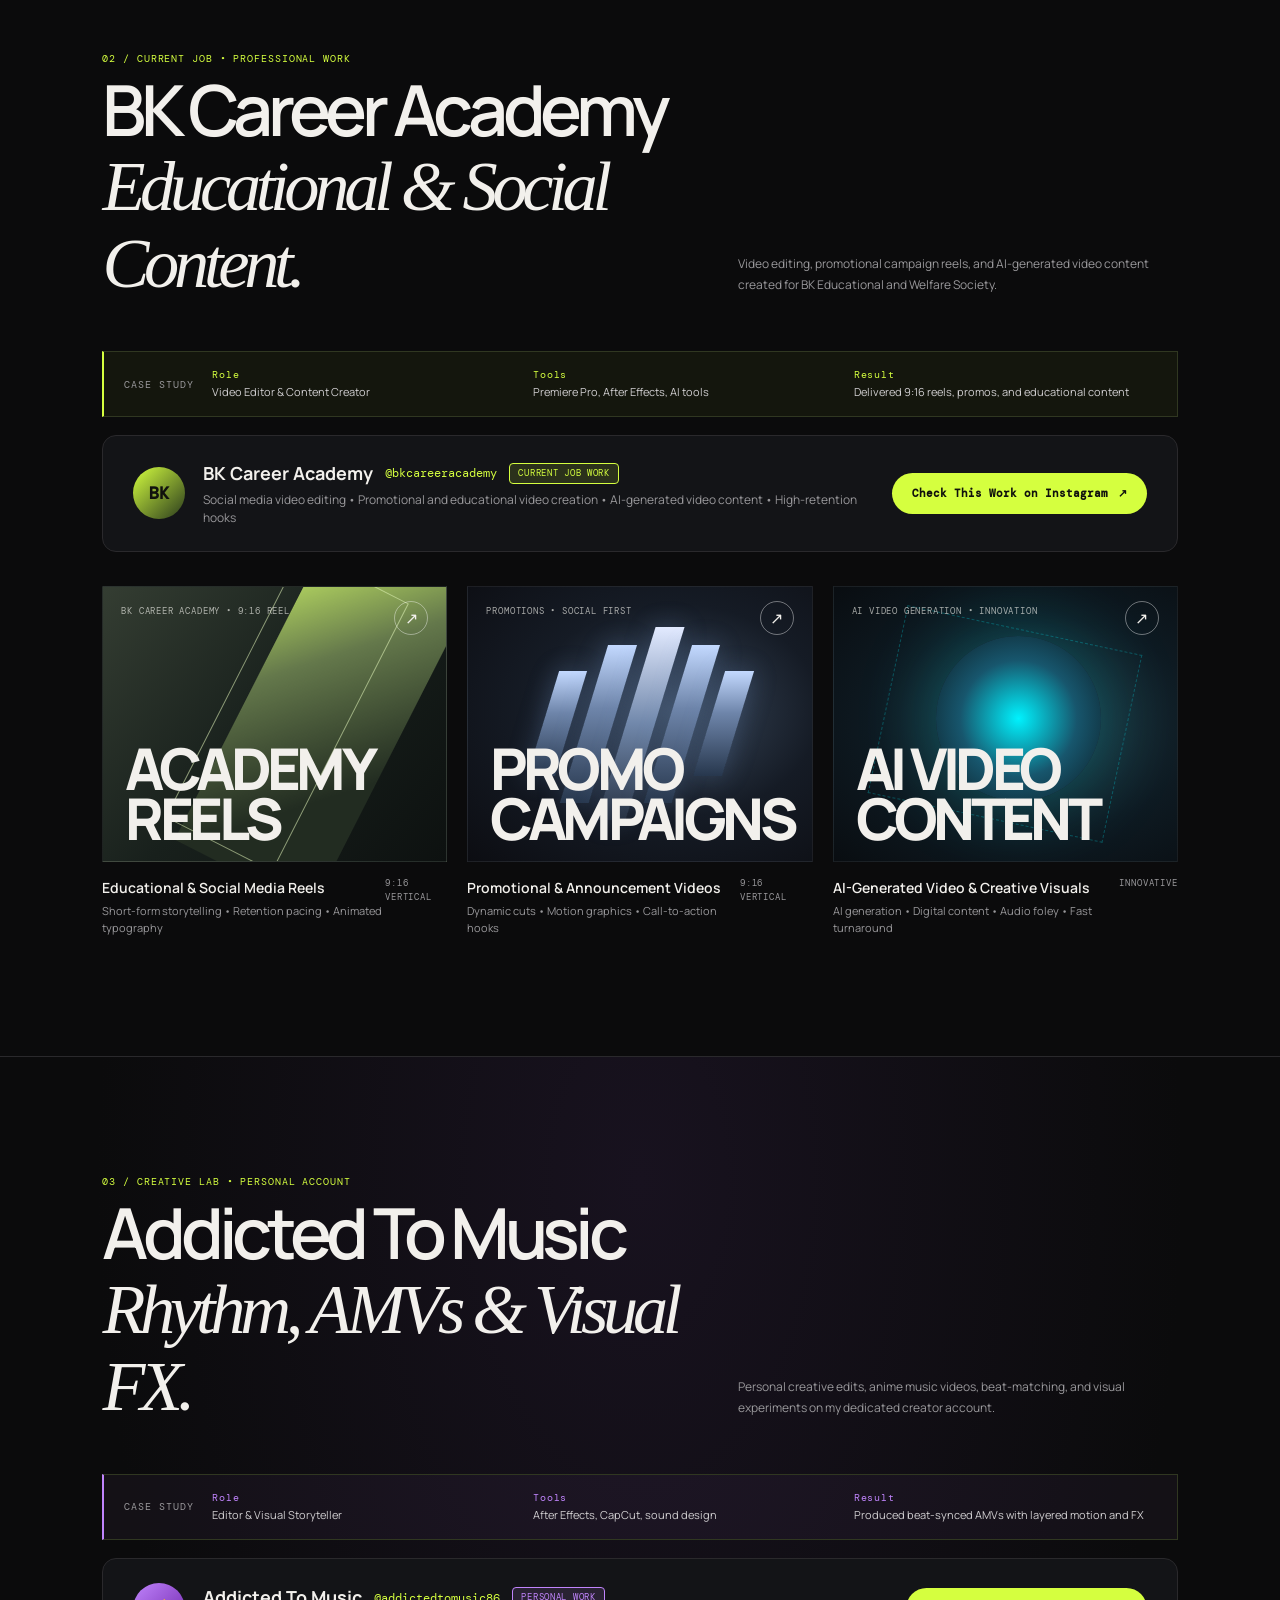
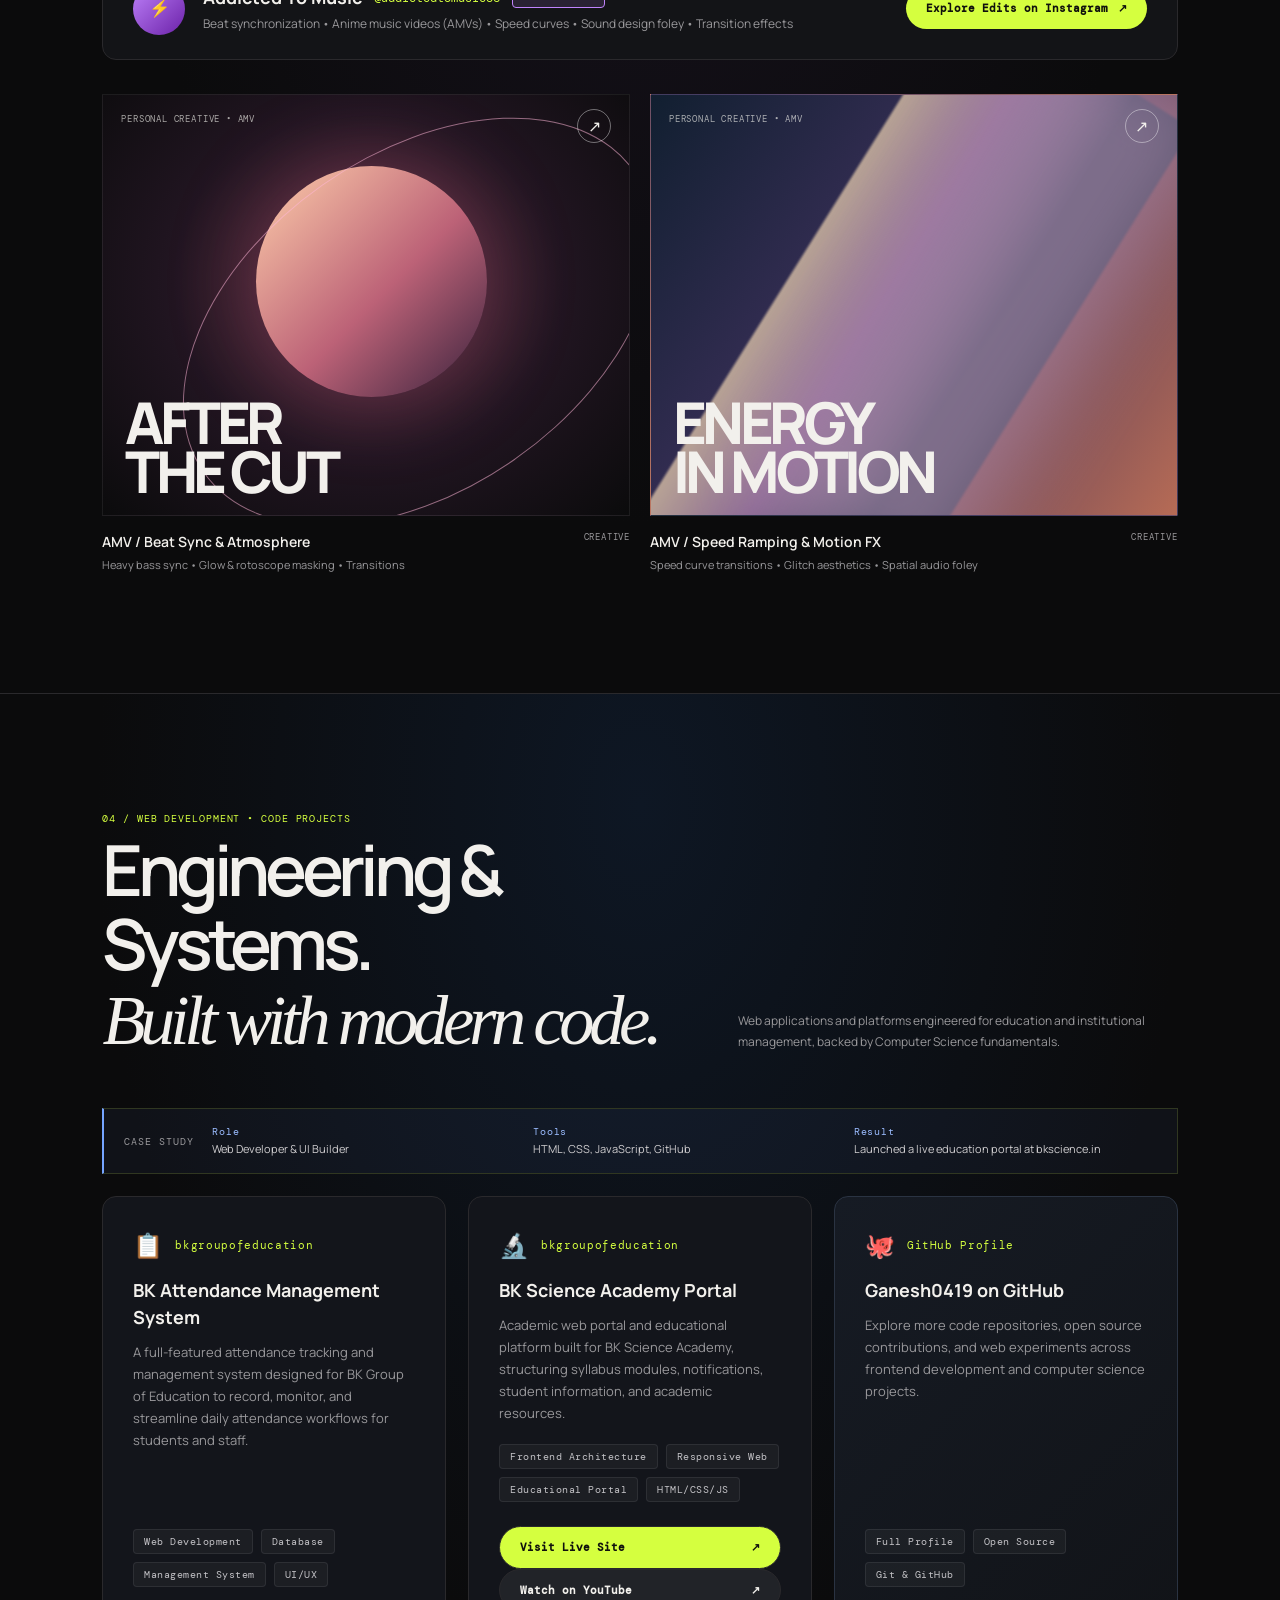
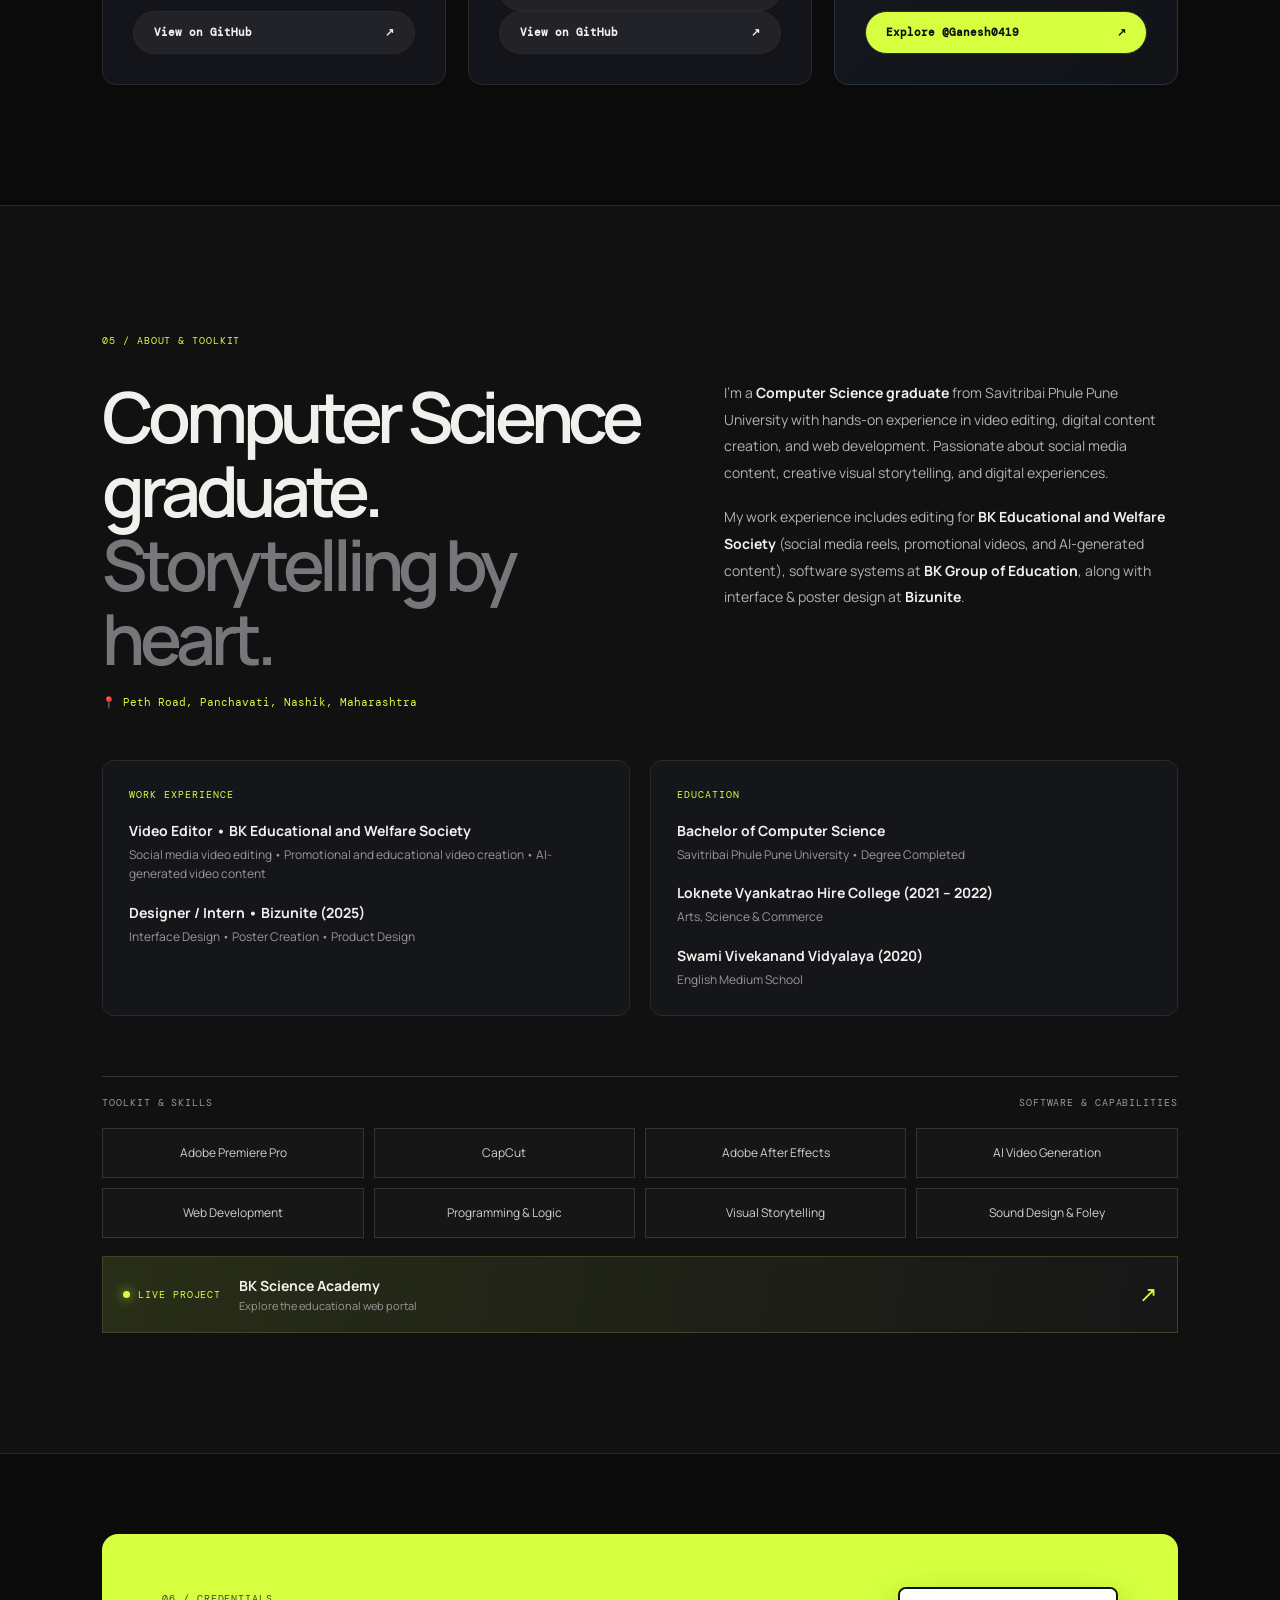
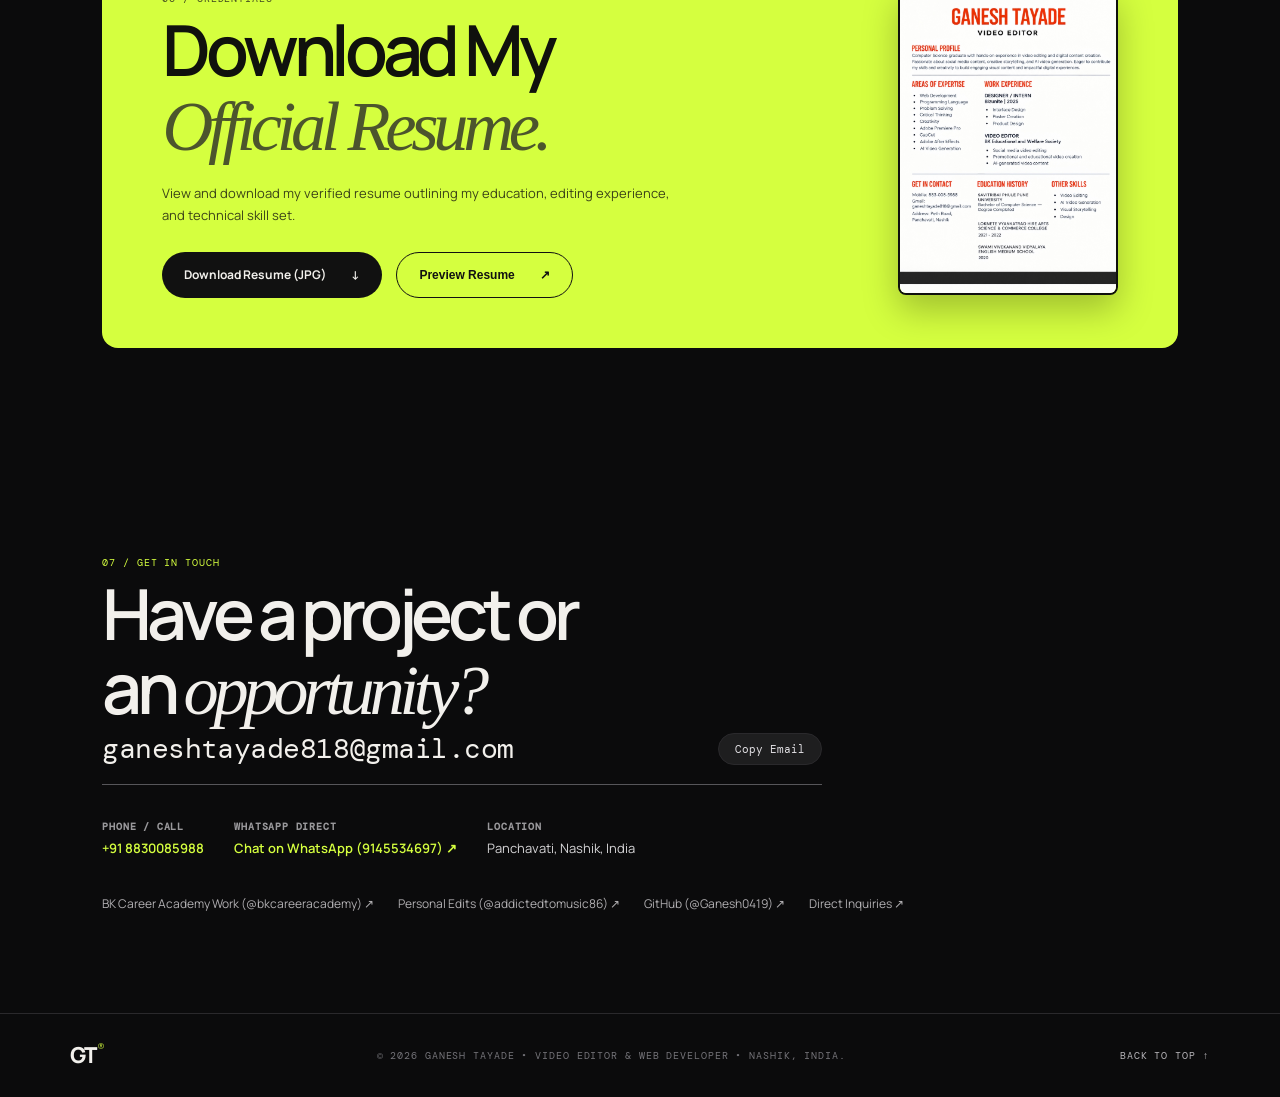
==== commit 16c5f8fe: "Add BK Science Academy YouTube channel" ====
--- a/index.html
+++ b/index.html
@@ -302,6 +302,10 @@
             <span>Visit Live Site</span>
             <span class="btn-arrow">&#8599;</span>
           </a>
+            <a class="webdev-btn" href="https://www.youtube.com/@BKScienceAcademy" target="_blank" rel="noreferrer">
+              <span>Watch on YouTube</span>
+              <span class="btn-arrow">&#8599;</span>
+            </a>
           <a class="webdev-btn" href="https://github.com/bkgroupofeducation/BK-SCIENCE-ACADEMY-" target="_blank" rel="noreferrer">
             <span>View on GitHub</span>
             <span class="btn-arrow">↗</span>
--- a/style.css
+++ b/style.css
@@ -206,4 +206,19 @@
   .live-project-copy strong{font-size:13px}
   .live-project-copy small{font-size:10px}
   .project-visual{min-width:0}
+}
+@media(max-width:500px){
+  .hero{padding:28px 7vw 30px;min-height:calc(100svh - 66px);overflow:hidden}
+  .hero-meta{display:grid;grid-template-columns:1fr;gap:6px;font-size:9px;line-height:1.5;max-width:100%}
+  .hero-meta span{max-width:100%;overflow-wrap:anywhere}
+  .hero-role{margin:8vh 0 -2vh;font-size:9px;letter-spacing:.08em}
+  h1{font-size:clamp(52px,18vw,86px);line-height:.82;letter-spacing:-.09em;margin:8vh 0 5vh;max-width:100%;overflow-wrap:normal}
+  h1 .outline{-webkit-text-stroke:1px #f2f0ec}
+  .hero-bottom{display:flex;align-items:stretch;gap:16px;width:100%}
+  .hero-bottom>p{font-size:13px;line-height:1.7;max-width:none;width:100%}
+  .hero-cta-group{width:100%;gap:10px}
+  .hero-pill-btn{justify-content:space-between;width:100%;padding:13px 18px}
+  .hero-index{display:none}
+  .hero-art{width:76vw;height:30vh;min-height:190px;right:-28%;top:51%;opacity:.28;pointer-events:none}
+  .scroll-note{padding-top:4vh}
 }
